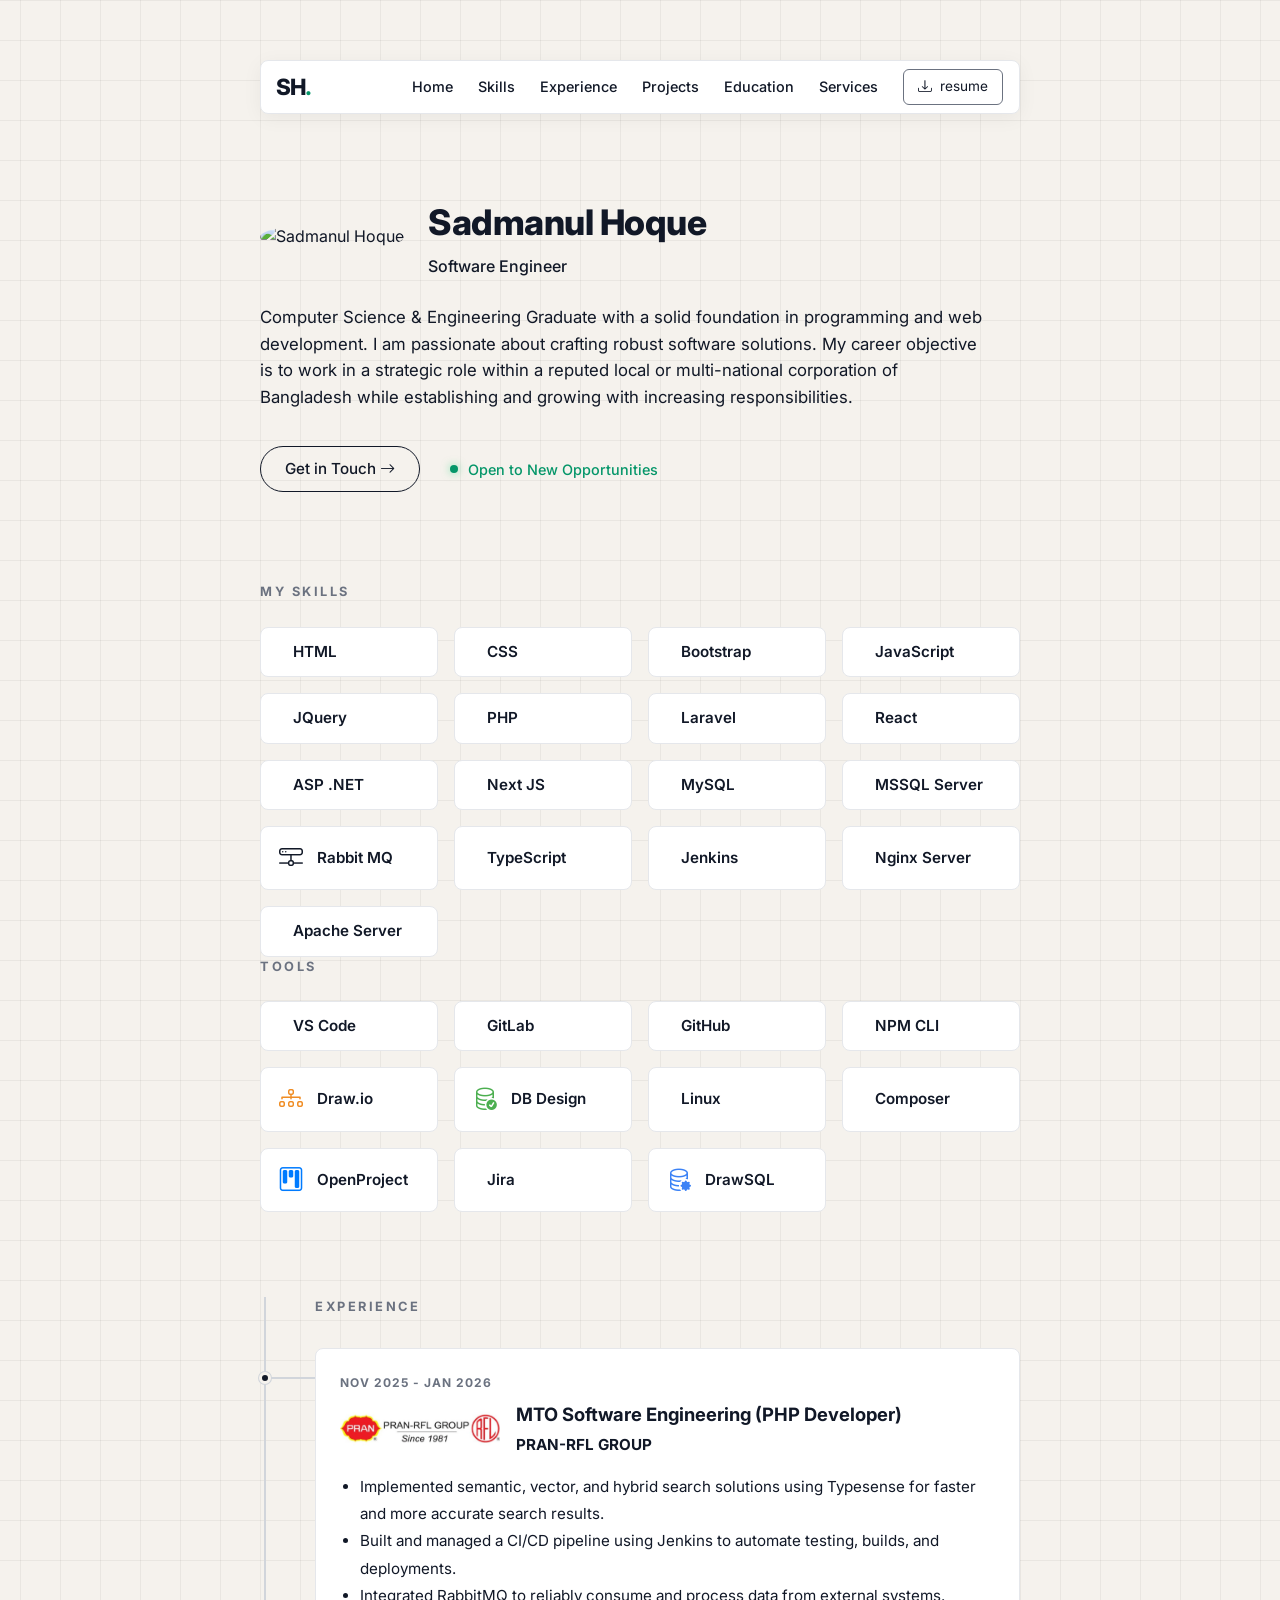
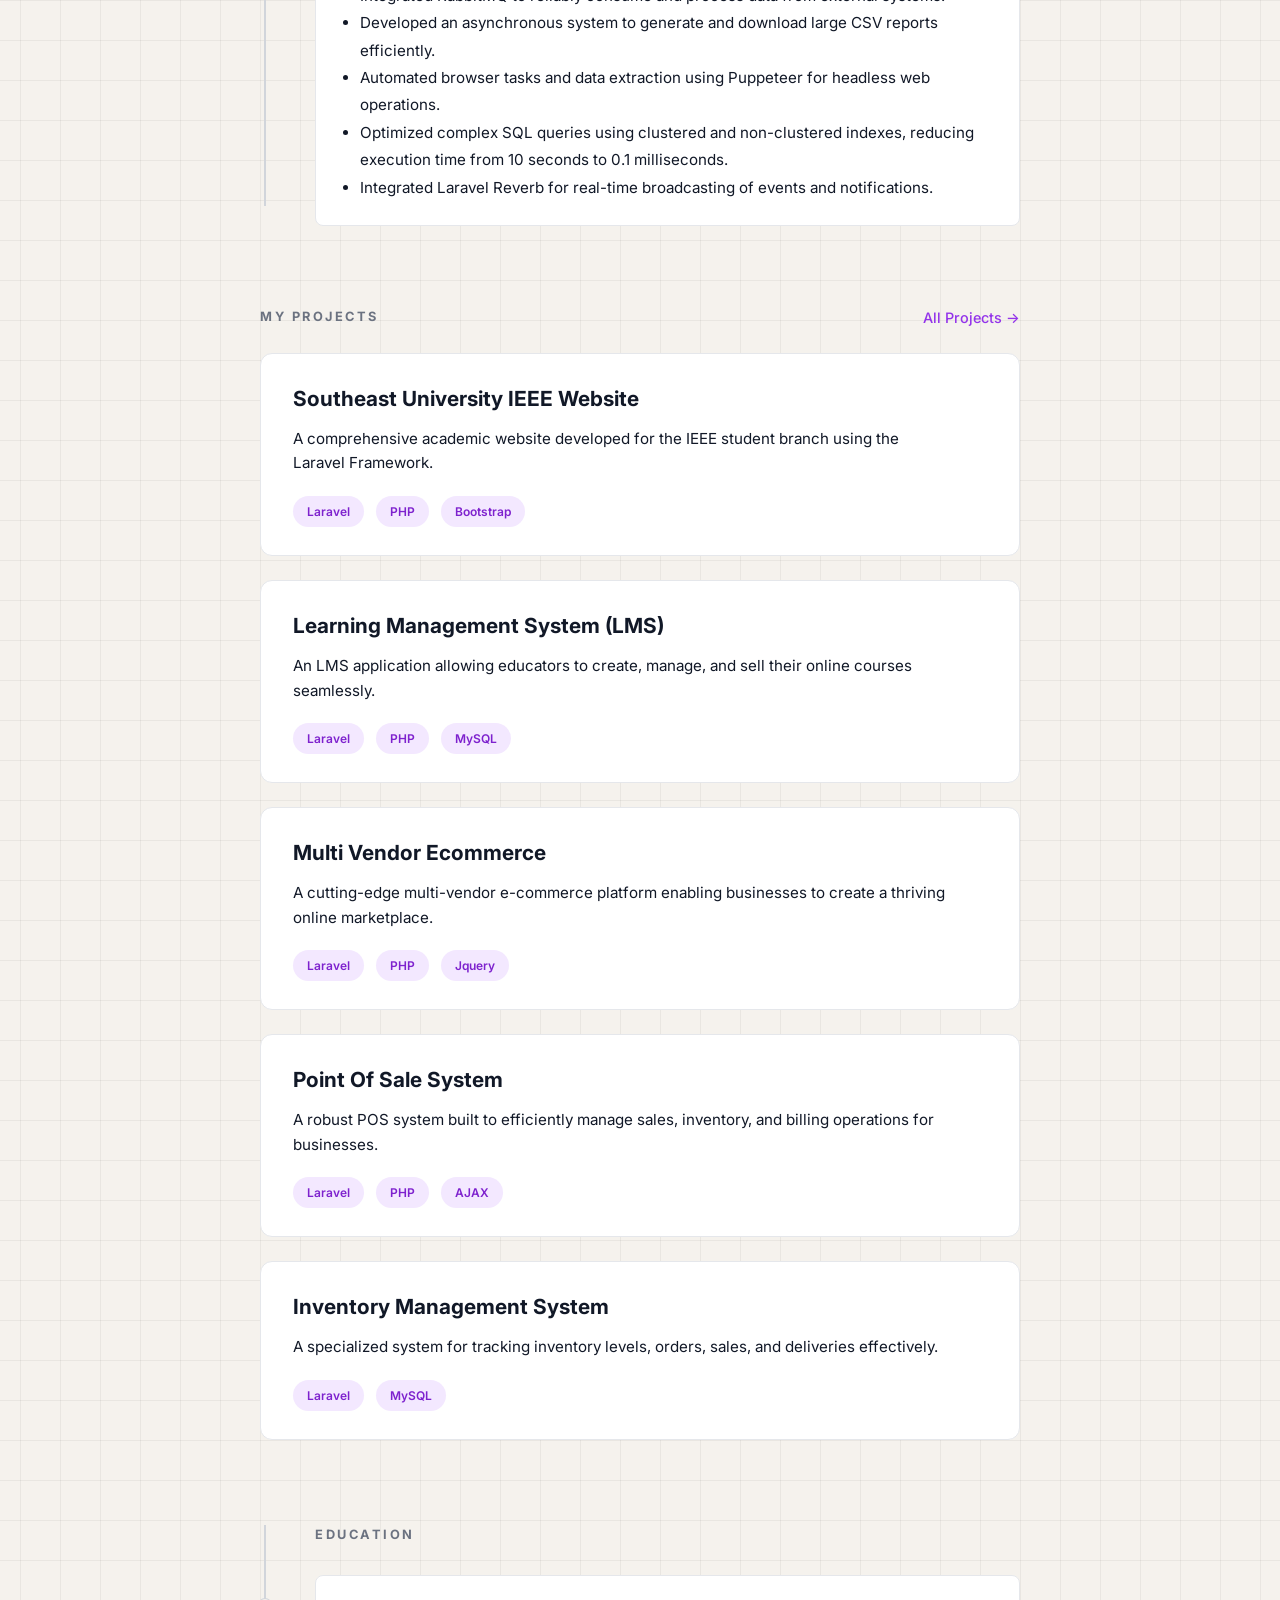
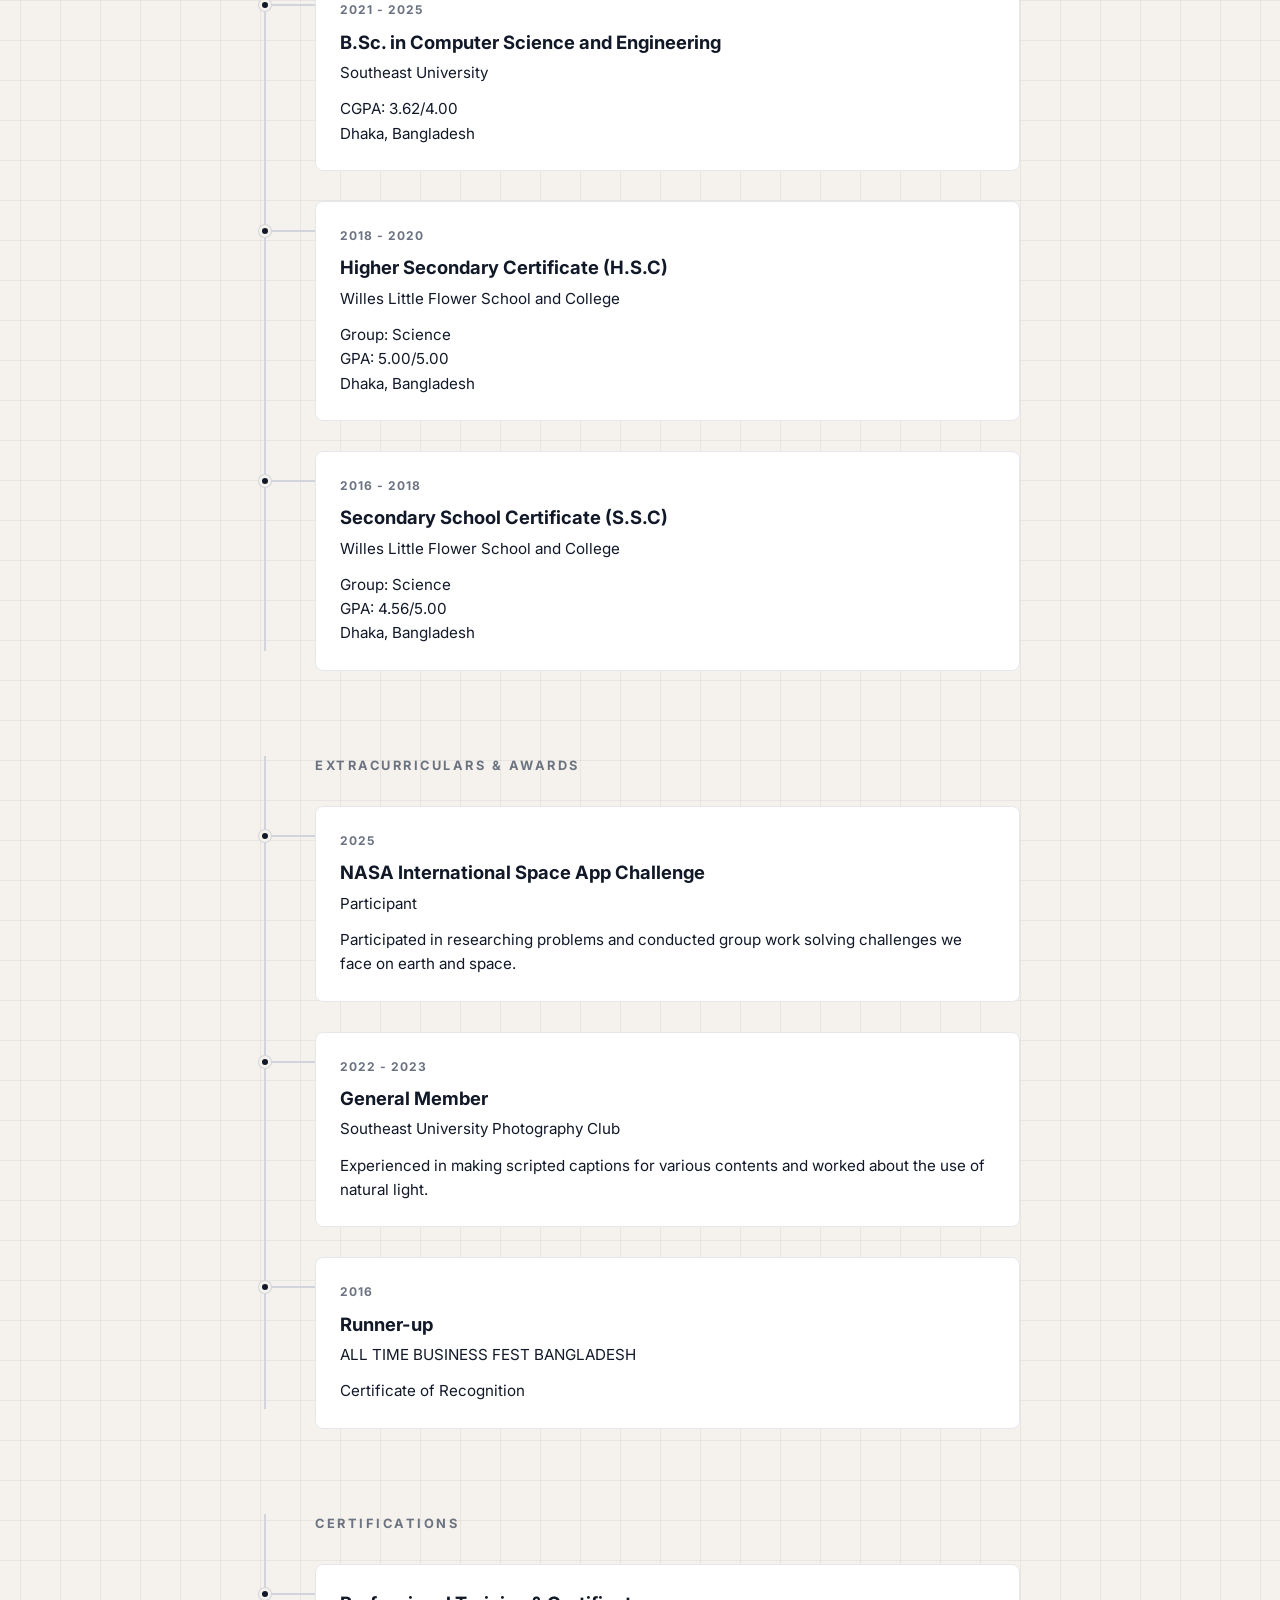
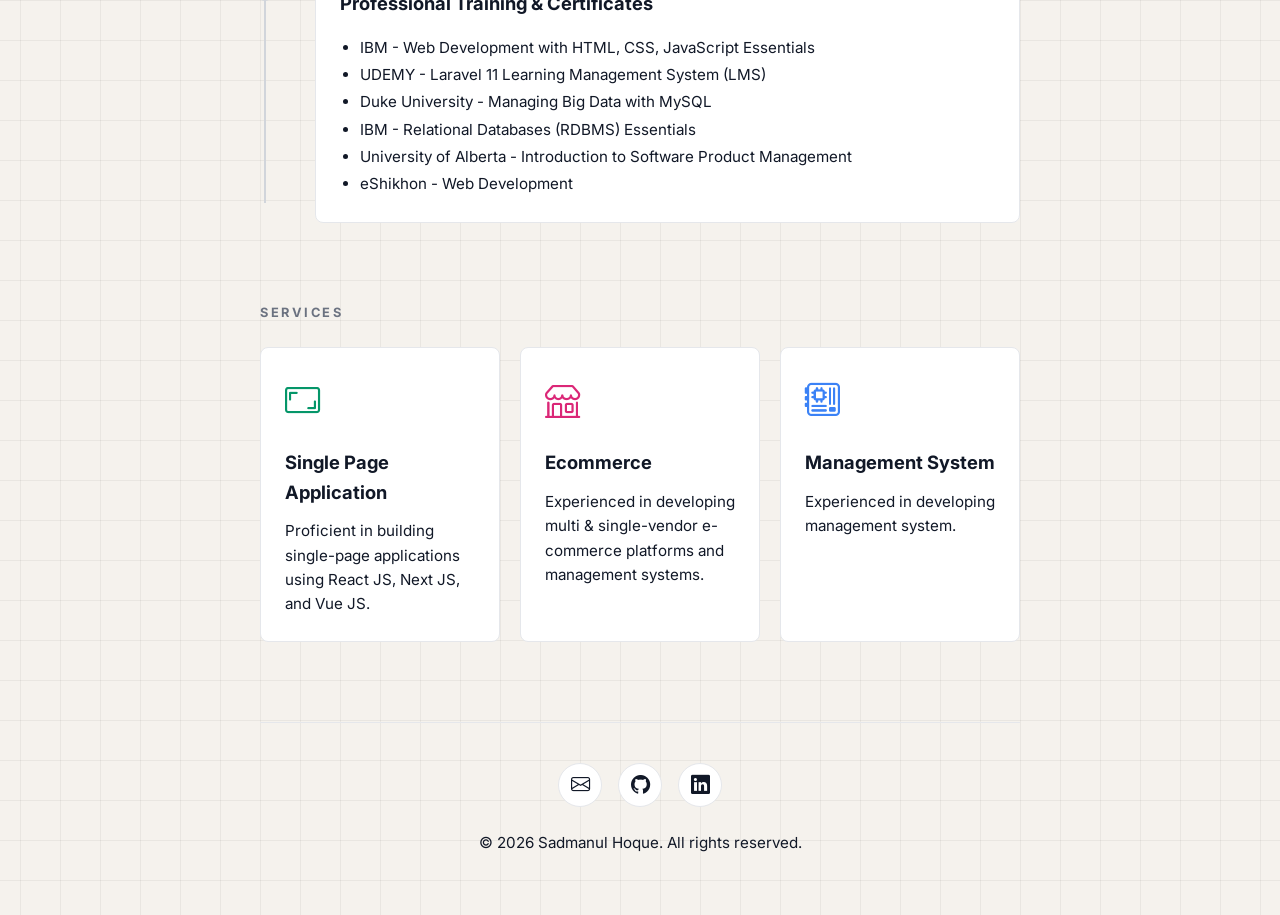
==== index.html @ ba284764 "First Commit" ====
<!DOCTYPE html>
<html lang="en">
<head>
    <meta charset="UTF-8">
    <meta name="viewport" content="width=device-width, initial-scale=1.0">
    <title>Sadmanul Hoque</title>
    <!-- Google Fonts -->
    <link rel="preconnect" href="https://fonts.googleapis.com">
    <link rel="preconnect" href="https://fonts.gstatic.com" crossorigin>
    <link href="https://fonts.googleapis.com/css2?family=Inter:wght@400;500;600;700;800&display=swap" rel="stylesheet">
    <!-- Devicon for colored skill icons -->
    <link rel="stylesheet" href="https://cdn.jsdelivr.net/gh/devicons/devicon@v2.15.1/devicon.min.css">
    <!-- Bootstrap Icons -->
    <link rel="stylesheet" href="https://cdn.jsdelivr.net/npm/bootstrap-icons@1.11.1/font/bootstrap-icons.css">
    <!-- Custom CSS -->
    <link rel="stylesheet" href="assets/css/style.css">
</head>
<body>
    <div class="main-container">
        <!-- Navbar -->
        <nav class="custom-navbar">
            <div class="nav-logo">
                <a href="#" style="font-weight: 800; font-size: 1.4rem; letter-spacing: -1px; color: var(--text-main);">SH<span style="color: var(--accent-green);">.</span></a>
            </div>
            
            <button class="hamburger-btn" id="hamburger-btn" aria-label="Toggle menu">
                <i class="bi bi-list"></i>
            </button>

            <div class="nav-menu" id="nav-menu">
                <ul class="nav-links">
                    <li><a href="#home">Home</a></li>
                    <li><a href="#skills">Skills</a></li>
                    <li><a href="#experience">Experience</a></li>
                    <li><a href="#projects">Projects</a></li>
                    <li><a href="#education">Education</a></li>
                    <li><a href="#services">Services</a></li>
                </ul>
                <a href="#" class="resume-btn"><i class="bi bi-download"></i> resume</a>
            </div>
        </nav>

        <!-- Hero -->
        <section id="home" class="hero-section">
            <div class="hero-header">
                <div class="avatar">
                    <img src="https://avatars.githubusercontent.com/u/110332302?v=4" alt="Sadmanul Hoque">
                </div>
                <div class="hero-title">
                    <h1>Sadmanul Hoque</h1>
                    <p>Software Engineer</p>
                </div>
            </div>
            <div class="hero-description">
                <p>Computer Science & Engineering Graduate with a solid foundation in programming and web development. I am passionate about crafting robust software solutions. My career objective is to work in a strategic role within a reputed local or multi-national corporation of Bangladesh while establishing and growing with increasing responsibilities.</p>
            </div>
            
            <div class="hero-actions">
                <a href="mailto:sadmanulhoque21@gmail.com" class="btn-primary">Get in Touch <i class="bi bi-arrow-right" style="margin-left: 4px;"></i></a>
                <div class="status-indicator">
                    <span class="dot"></span>
                    <span class="status-text">Open to New Opportunities</span>
                </div>
            </div>
        </section>

        <!-- Skills -->
        <section id="skills" class="section">
            <h2 class="section-title">MY SKILLS</h2>
            <div class="skills-grid mb-4">
                <div class="skill-card"><i class="devicon-html5-plain colored"></i><span>HTML</span></div>
                <div class="skill-card"><i class="devicon-css3-plain colored"></i><span>CSS</span></div>
                <div class="skill-card"><i class="devicon-bootstrap-plain colored"></i><span>Bootstrap</span></div>
                <div class="skill-card"><i class="devicon-javascript-plain colored"></i><span>JavaScript</span></div>
                <div class="skill-card"><i class="devicon-jquery-plain colored"></i><span>JQuery</span></div>
                <div class="skill-card"><i class="devicon-php-plain colored"></i><span>PHP</span></div>
                <div class="skill-card"><i class="devicon-laravel-plain colored"></i><span>Laravel</span></div>
                <div class="skill-card"><i class="devicon-react-original colored"></i><span>React</span></div>
                <div class="skill-card"><i class="devicon-dot-net-plain colored"></i><span>ASP .NET</span></div>
                <div class="skill-card"><i class="devicon-nextjs-plain" style="color: #fff"></i><span>Next JS</span></div>
                <div class="skill-card"><i class="devicon-mysql-plain colored"></i><span>MySQL</span></div>
                <div class="skill-card"><i class="devicon-microsoftsqlserver-plain colored"></i><span>MSSQL Server</span></div>
                <div class="skill-card"><i class="bi bi-hdd-network text-accent"></i><span>Rabbit MQ</span></div>
                <div class="skill-card"><i class="devicon-typescript-plain colored"></i><span>TypeScript</span></div>
                <div class="skill-card"><i class="devicon-jenkins-line colored"></i><span>Jenkins</span></div>
                <div class="skill-card"><i class="devicon-nginx-original colored"></i><span>Nginx Server</span></div>
                <div class="skill-card"><i class="devicon-apache-plain colored"></i><span>Apache Server</span></div>
            </div>

            <h2 class="section-title mt-5">TOOLS</h2>
            <div class="skills-grid">
                <div class="skill-card"><i class="devicon-vscode-plain colored"></i><span>VS Code</span></div>
                <div class="skill-card"><i class="devicon-gitlab-plain colored"></i><span>GitLab</span></div>
                <div class="skill-card"><i class="devicon-github-original" style="color: #fff"></i><span>GitHub</span></div>
                <div class="skill-card"><i class="devicon-npm-original-wordmark colored"></i><span>NPM CLI</span></div>
                <div class="skill-card"><i class="bi bi-diagram-3" style="color: #f08d24;"></i><span>Draw.io</span></div>
                <div class="skill-card"><i class="bi bi-database-check" style="color: #4CAF50;"></i><span>DB Design</span></div>
                <div class="skill-card"><i class="devicon-linux-plain" style="color: #fff;"></i><span>Linux</span></div>
                <div class="skill-card"><i class="devicon-composer-line" style="color: #8892BF;"></i><span>Composer</span></div>
                <div class="skill-card"><i class="bi bi-kanban" style="color: #007bff;"></i><span>OpenProject</span></div>
                <div class="skill-card"><i class="devicon-jira-plain colored"></i><span>Jira</span></div>
                <div class="skill-card"><i class="bi bi-database-gear" style="color: #3b82f6;"></i><span>DrawSQL</span></div>
            </div>
        </section>



        <!-- Experience -->
        <div id="experience" class="timeline-container" style="margin-bottom: 80px;">
            <div class="timeline-header">EXPERIENCE</div>
            
            <div class="timeline-item">
                <div class="timeline-dot"></div>
                <div class="timeline-card">
                    <div class="timeline-date">Nov 2025 - Jan 2026</div>
                    <div style="display: flex; align-items: center; gap: 16px; margin-bottom: 12px;">
                        <img src="assets/images/pran-rfl-new.jpg" alt="PRAN-RFL Logo" style="width: 160px; height: auto; max-height: 80px; object-fit: contain; mix-blend-mode: multiply;">
                        <div>
                            <h3 class="timeline-title" style="margin-bottom: 4px;">MTO Software Engineering (PHP Developer)</h3>
                            <div class="timeline-subtitle" style="margin-bottom: 0;"><strong>PRAN-RFL GROUP</strong></div>
                        </div>
                    </div>
                    <div class="timeline-desc" style="margin-top: 15px;">
                        <ul style="padding-left: 20px; line-height: 1.8; color: var(--text-main);">
                            <li>Implemented semantic, vector, and hybrid search solutions using Typesense for faster and more accurate search results.</li>
                            <li>Built and managed a CI/CD pipeline using Jenkins to automate testing, builds, and deployments.</li>
                            <li>Integrated RabbitMQ to reliably consume and process data from external systems.</li>
                            <li>Developed an asynchronous system to generate and download large CSV reports efficiently.</li>
                            <li>Automated browser tasks and data extraction using Puppeteer for headless web operations.</li>
                            <li>Optimized complex SQL queries using clustered and non-clustered indexes, reducing execution time from 10 seconds to 0.1 milliseconds.</li>
                            <li>Integrated Laravel Reverb for real-time broadcasting of events and notifications.</li>
                        </ul>
                    </div>
                </div>
            </div>
        </div>

        <!-- Projects -->
        <section id="projects" class="section">
            <div class="section-header">
                <h2 class="section-title mb-0">MY PROJECTS</h2>
                <a href="#" class="all-link">All Projects -&gt;</a>
            </div>
            <div class="projects-list">
                
                <div class="project-item">
                    <h3>Southeast University IEEE Website</h3>
                    <p>A comprehensive academic website developed for the IEEE student branch using the Laravel Framework.</p>
                    <div class="project-tags">
                        <span class="tag">Laravel</span>
                        <span class="tag">PHP</span>
                        <span class="tag">Bootstrap</span>
                    </div>
                </div>

                <div class="project-item">
                    <h3>Learning Management System (LMS)</h3>
                    <p>An LMS application allowing educators to create, manage, and sell their online courses seamlessly.</p>
                    <div class="project-tags">
                        <span class="tag">Laravel</span>
                        <span class="tag">PHP</span>
                        <span class="tag">MySQL</span>
                    </div>
                </div>

                <div class="project-item">
                    <h3>Multi Vendor Ecommerce</h3>
                    <p>A cutting-edge multi-vendor e-commerce platform enabling businesses to create a thriving online marketplace.</p>
                    <div class="project-tags">
                        <span class="tag">Laravel</span>
                        <span class="tag">PHP</span>
                        <span class="tag">Jquery</span>
                    </div>
                </div>

                <div class="project-item">
                    <h3>Point Of Sale System</h3>
                    <p>A robust POS system built to efficiently manage sales, inventory, and billing operations for businesses.</p>
                    <div class="project-tags">
                        <span class="tag">Laravel</span>
                        <span class="tag">PHP</span>
                        <span class="tag">AJAX</span>
                    </div>
                </div>

                <div class="project-item">
                    <h3>Inventory Management System</h3>
                    <p>A specialized system for tracking inventory levels, orders, sales, and deliveries effectively.</p>
                    <div class="project-tags">
                        <span class="tag">Laravel</span>
                        <span class="tag">MySQL</span>
                    </div>
                </div>
            </div>
        </section>

        <!-- Education -->
        <div id="education" class="timeline-container">
            <div class="timeline-header">EDUCATION</div>
            
            <div class="timeline-item">
                <div class="timeline-dot"></div>
                <div class="timeline-card">
                    <div class="timeline-date">2021 - 2025</div>
                    <h3 class="timeline-title">B.Sc. in Computer Science and Engineering</h3>
                    <div class="timeline-subtitle">Southeast University</div>
                    <p class="timeline-desc">CGPA: 3.62/4.00<br>Dhaka, Bangladesh</p>
                </div>
            </div>

            <div class="timeline-item">
                <div class="timeline-dot"></div>
                <div class="timeline-card">
                    <div class="timeline-date">2018 - 2020</div>
                    <h3 class="timeline-title">Higher Secondary Certificate (H.S.C)</h3>
                    <div class="timeline-subtitle">Willes Little Flower School and College</div>
                    <p class="timeline-desc">Group: Science<br>GPA: 5.00/5.00<br>Dhaka, Bangladesh</p>
                </div>
            </div>

            <div class="timeline-item">
                <div class="timeline-dot"></div>
                <div class="timeline-card">
                    <div class="timeline-date">2016 - 2018</div>
                    <h3 class="timeline-title">Secondary School Certificate (S.S.C)</h3>
                    <div class="timeline-subtitle">Willes Little Flower School and College</div>
                    <p class="timeline-desc">Group: Science<br>GPA: 4.56/5.00<br>Dhaka, Bangladesh</p>
                </div>
            </div>
        </div>



        <!-- Extracurriculars -->
        <div id="extras" class="timeline-container">
            <div class="timeline-header">EXTRACURRICULARS & AWARDS</div>
            
            <div class="timeline-item">
                <div class="timeline-dot"></div>
                <div class="timeline-card">
                    <div class="timeline-date">2025</div>
                    <h3 class="timeline-title">NASA International Space App Challenge</h3>
                    <div class="timeline-subtitle">Participant</div>
                    <p class="timeline-desc">Participated in researching problems and conducted group work solving challenges we face on earth and space.</p>
                </div>
            </div>

            <div class="timeline-item">
                <div class="timeline-dot"></div>
                <div class="timeline-card">
                    <div class="timeline-date">2022 - 2023</div>
                    <h3 class="timeline-title">General Member</h3>
                    <div class="timeline-subtitle">Southeast University Photography Club</div>
                    <p class="timeline-desc">Experienced in making scripted captions for various contents and worked about the use of natural light.</p>
                </div>
            </div>

            <div class="timeline-item">
                <div class="timeline-dot"></div>
                <div class="timeline-card">
                    <div class="timeline-date">2016</div>
                    <h3 class="timeline-title">Runner-up</h3>
                    <div class="timeline-subtitle">ALL TIME BUSINESS FEST BANGLADESH</div>
                    <p class="timeline-desc">Certificate of Recognition</p>
                </div>
            </div>
        </div>

        <!-- Certifications -->
        <div id="certifications" class="timeline-container">
            <div class="timeline-header">CERTIFICATIONS</div>
            
            <div class="timeline-item">
                <div class="timeline-dot"></div>
                <div class="timeline-card">
                    <h3 class="timeline-title">Professional Training & Certificates</h3>
                    <div class="timeline-desc" style="margin-top: 15px;">
                        <ul style="padding-left: 20px; line-height: 1.8;">
                            <li>IBM - Web Development with HTML, CSS, JavaScript Essentials</li>
                            <li>UDEMY - Laravel 11 Learning Management System (LMS)</li>
                            <li>Duke University - Managing Big Data with MySQL</li>
                            <li>IBM - Relational Databases (RDBMS) Essentials</li>
                            <li>University of Alberta - Introduction to Software Product Management</li>
                            <li>eShikhon - Web Development</li>
                        </ul>
                    </div>
                </div>
            </div>
        </div>

        <!-- Services -->
        <section id="services" class="section">
            <h2 class="section-title">SERVICES</h2>
            <div style="display: grid; grid-template-columns: repeat(auto-fit, minmax(220px, 1fr)); gap: 20px;">
                <div style="background-color: var(--card-bg); border: 1px solid var(--card-border); border-radius: 8px; padding: 24px; transition: transform 0.2s;">
                    <div style="font-size: 2.2rem; color: var(--accent-green); margin-bottom: 20px;"><i class="bi bi-aspect-ratio"></i></div>
                    <h3 style="font-size: 1.15rem; font-weight: 700; margin-bottom: 12px;">Single Page Application</h3>
                    <p style="color: var(--text-main); font-size: 0.95rem; line-height: 1.6; margin: 0;">Proficient in building single-page applications using React JS, Next JS, and Vue JS.</p>
                </div>
                
                <div style="background-color: var(--card-bg); border: 1px solid var(--card-border); border-radius: 8px; padding: 24px; transition: transform 0.2s;">
                    <div style="font-size: 2.2rem; color: var(--accent-pink); margin-bottom: 20px;"><i class="bi bi-shop"></i></div>
                    <h3 style="font-size: 1.15rem; font-weight: 700; margin-bottom: 12px;">Ecommerce</h3>
                    <p style="color: var(--text-main); font-size: 0.95rem; line-height: 1.6; margin: 0;">Experienced in developing multi & single-vendor e-commerce platforms and management systems.</p>
                </div>

                <div style="background-color: var(--card-bg); border: 1px solid var(--card-border); border-radius: 8px; padding: 24px; transition: transform 0.2s;">
                    <div style="font-size: 2.2rem; color: #3b82f6; margin-bottom: 20px;"><i class="bi bi-motherboard"></i></div>
                    <h3 style="font-size: 1.15rem; font-weight: 700; margin-bottom: 12px;">Management System</h3>
                    <p style="color: var(--text-main); font-size: 0.95rem; line-height: 1.6; margin: 0;">Experienced in developing management system.</p>
                </div>
            </div>
        </section>

        <!-- Footer -->
        <footer style="margin-top: 80px; padding-top: 40px; border-top: 1px solid var(--card-border); text-align: center; color: var(--text-main); font-size: 0.95rem;">
            <div style="margin-bottom: 24px; display: flex; justify-content: center; gap: 16px;">
                <a href="mailto:sadmanulhoque21@gmail.com" style="display: flex; justify-content: center; align-items: center; width: 44px; height: 44px; border-radius: 50%; background-color: var(--card-bg); border: 1px solid var(--card-border); color: var(--text-main); font-size: 1.2rem; transition: background 0.2s;"><i class="bi bi-envelope"></i></a>
                <a href="#" style="display: flex; justify-content: center; align-items: center; width: 44px; height: 44px; border-radius: 50%; background-color: var(--card-bg); border: 1px solid var(--card-border); color: var(--text-main); font-size: 1.2rem; transition: background 0.2s;"><i class="bi bi-github"></i></a>
                <a href="#" style="display: flex; justify-content: center; align-items: center; width: 44px; height: 44px; border-radius: 50%; background-color: var(--card-bg); border: 1px solid var(--card-border); color: var(--text-main); font-size: 1.2rem; transition: background 0.2s;"><i class="bi bi-linkedin"></i></a>
            </div>
            <p>&copy; 2026 Sadmanul Hoque. All rights reserved.</p>
        </footer>

    </div>

    <!-- Scripts -->
    <script src="assets/js/main.js"></script>
</body>
</html>
---- assets/css/style.css ----
/* =========================================================================
   Redesigned Portfolio Styles (Dark Grid Theme)
   ========================================================================= */

* {
    box-sizing: border-box;
    margin: 0;
    padding: 0;
}

:root {
    --bg-color: #F5F2ED;
    --grid-color: rgba(0, 0, 0, 0.05);
    --card-bg: #FFFFFF; 
    --card-border: #E5E7EB;
    --text-main: #111827;
    --text-muted: #6B7280;
    --accent-green: #059669; /* Darkened for better contrast */
    --accent-pink: #DB2777; /* Darkened for better contrast */
    --accent-purple: #9333EA; /* Added vibrant purple */
    --tag-bg: #F3E8FF; /* Light purple background */
    --tag-text: #7E22CE; /* Dark purple text */
    --nav-bg: #FFFFFF;
}

body {
    font-family: 'Inter', -apple-system, BlinkMacSystemFont, 'Segoe UI', Roboto, Helvetica, Arial, sans-serif;
    background-color: var(--bg-color);
    color: var(--text-main);
    line-height: 1.6;
    /* Grid Pattern */
    background-image: 
        linear-gradient(to right, var(--grid-color) 1px, transparent 1px),
        linear-gradient(to bottom, var(--grid-color) 1px, transparent 1px);
    background-size: 40px 40px;
    background-position: center top;
}

a {
    text-decoration: none;
    color: inherit;
}

.main-container {
    max-width: 800px;
    margin: 0 auto;
    padding: 60px 20px;
}

/* Navbar */
.custom-navbar {
    position: sticky;
    top: 20px; /* Small gap from the top of the viewport */
    z-index: 1000; /* Ensure it stays above other content */
    display: flex;
    align-items: center;
    justify-content: space-between;
    background-color: var(--nav-bg);
    border: 1px solid var(--card-border);
    border-radius: 8px;
    padding: 8px 16px;
    margin-bottom: 80px;
    box-shadow: 0 4px 20px rgba(0, 0, 0, 0.05); /* Adds a subtle shadow while scrolling */
}

.nav-logo {
    display: flex;
    align-items: center;
    justify-content: center;
    width: 32px;
    height: 32px;
    background: transparent;
}

.nav-links {
    display: flex;
    list-style: none;
    gap: 25px;
}

.nav-links li a {
    font-size: 0.9rem;
    font-weight: 500;
    color: var(--text-main);
    transition: color 0.2s;
}

.nav-links li a:hover {
    color: var(--text-muted);
}

.resume-btn {
    font-size: 0.85rem;
    padding: 6px 14px;
    border: 1px solid var(--text-muted);
    border-radius: 6px;
    display: flex;
    align-items: center;
    gap: 8px;
    color: var(--text-main);
    transition: all 0.2s;
}

.resume-btn:hover {
    background-color: rgba(255,255,255,0.05);
}

/* Hero Section */
.hero-section {
    margin-bottom: 90px;
}

.hero-header {
    display: flex;
    align-items: center;
    gap: 24px;
    margin-bottom: 24px;
}

.avatar img {
    width: 90px;
    height: 90px;
    border-radius: 50%;
    object-fit: cover;
}

.hero-title h1 {
    font-size: 2.2rem;
    font-weight: 800;
    margin-bottom: 4px;
    letter-spacing: -0.5px;
}

.hero-title p {
    font-size: 1rem;
    color: var(--text-main);
    font-weight: 500;
}

.hero-description {
    font-size: 1.05rem;
    color: var(--text-main);
    margin-bottom: 35px;
    max-width: 95%;
}

.hero-actions {
    display: flex;
    align-items: center;
    gap: 30px;
}

.btn-primary {
    display: inline-flex;
    align-items: center;
    padding: 10px 24px;
    border: 1px solid var(--text-main);
    border-radius: 50px;
    font-size: 0.95rem;
    font-weight: 500;
    transition: background 0.2s, color 0.2s;
}

.btn-primary:hover {
    background: rgba(255,255,255,0.1);
}

.status-indicator {
    display: flex;
    align-items: center;
    gap: 10px;
    font-size: 0.9rem;
    color: var(--accent-green);
    font-weight: 500;
}

.dot {
    width: 8px;
    height: 8px;
    background-color: var(--accent-green);
    border-radius: 50%;
    box-shadow: 0 0 8px rgba(0, 212, 106, 0.5);
}

/* General Section */
.section {
    margin-bottom: 80px;
}

.section-title {
    font-size: 0.8rem;
    text-transform: uppercase;
    letter-spacing: 2.5px;
    font-weight: 700;
    color: var(--text-muted);
    margin-bottom: 24px;
}

.mb-0 {
    margin-bottom: 0 !important;
}

.section-header {
    display: flex;
    justify-content: space-between;
    align-items: center;
    margin-bottom: 24px;
}

.all-link {
    font-size: 0.9rem;
    color: var(--accent-purple);
    font-weight: 500;
}
.all-link:hover {
    text-decoration: underline;
}

/* Skills Grid */
.skills-grid {
    display: grid;
    grid-template-columns: repeat(auto-fill, minmax(170px, 1fr));
    gap: 16px;
}

.skill-card {
    display: flex;
    align-items: center;
    gap: 14px;
    background-color: var(--card-bg);
    border: 1px solid var(--card-border);
    border-radius: 8px;
    padding: 12px 18px;
    font-size: 0.95rem;
    font-weight: 600;
}

.skill-card i {
    font-size: 1.5rem;
}

/* Projects List */
.projects-list {
    display: flex;
    flex-direction: column;
}

.project-item {
    background-color: var(--card-bg);
    border: 1px solid var(--card-border);
    border-radius: 12px;
    padding: 28px 32px;
    margin-bottom: 24px;
    transition: box-shadow 0.2s, border-color 0.2s;
}

.project-item:hover {
    box-shadow: 0 4px 20px rgba(0, 0, 0, 0.03);
    border-color: #d1d5db;
}

.project-item:last-child {
    margin-bottom: 0;
}

.project-item h3 {
    font-size: 1.3rem;
    font-weight: 700;
    margin-bottom: 12px;
    transition: color 0.2s;
}

.project-item:hover h3 {
    color: var(--accent-purple);
}

.project-item p {
    color: var(--text-main);
    font-size: 0.95rem;
    margin-bottom: 20px;
    max-width: 95%;
    line-height: 1.6;
}

.project-tags {
    display: flex;
    flex-wrap: wrap;
    gap: 12px;
}

.tag {
    background-color: var(--tag-bg);
    color: var(--tag-text);
    padding: 6px 14px;
    border-radius: 20px;
    font-size: 0.75rem;
    font-weight: 600;
}

/* Timeline Components */
.timeline-container {
    position: relative;
    margin-bottom: 80px;
}

.timeline-container::before {
    content: '';
    position: absolute;
    top: 5px;
    bottom: 20px;
    left: 4px;
    width: 2px;
    background-color: #D1D5DB; /* Darker line color for visibility */
}

.timeline-header {
    font-size: 0.8rem;
    text-transform: uppercase;
    letter-spacing: 2.5px;
    font-weight: 700;
    color: var(--text-muted);
    padding-left: 55px; /* Aligns with the card content */
    margin-bottom: 30px; 
    padding-top: 5px;
}

.timeline-item {
    position: relative;
    margin-bottom: 30px;
    padding-left: 55px; /* Aligning cards to the right side of line */
}

.timeline-item::before {
    content: '';
    position: absolute;
    top: 29px; /* Align with center of dot */
    left: 5px; /* Start securely from vertical line center */
    width: 50px; /* Stretch directly to the card */
    height: 2px;
    background-color: #D1D5DB;
    z-index: 0;
}

.timeline-item:last-child {
    margin-bottom: 0;
}

.timeline-dot {
    position: absolute;
    left: -1px; /* Align center of 12px dot to 5px vertical line center */
    top: 24px; 
    width: 12px;
    height: 12px;
    background-color: var(--text-main);
    border: 3px solid var(--bg-color); /* Creates the inner transparent ring */
    border-radius: 50%;
    box-shadow: 0 0 0 1px #D1D5DB; /* Outer faint ring */
    z-index: 1; /* Keep above line connectors */
}

.timeline-card {
    background-color: var(--card-bg);
    border: 1px solid var(--card-border);
    border-radius: 8px;
    padding: 24px;
}

.timeline-date {
    font-size: 0.75rem;
    font-weight: 700;
    color: var(--text-muted);
    text-transform: uppercase;
    letter-spacing: 1px;
    margin-bottom: 8px;
}

.timeline-title {
    font-size: 1.15rem;
    font-weight: 700;
    margin-bottom: 4px;
}

.timeline-subtitle {
    font-size: 0.95rem;
    color: var(--text-main);
    margin-bottom: 12px;
}

.timeline-desc {
    font-size: 0.95rem;
    color: var(--text-main);
    line-height: 1.6;
}

/* Navigation Mobile Components */
.nav-menu {
    display: flex;
    align-items: center;
    gap: 25px;
}

.hamburger-btn {
    display: none;
    background: none;
    border: none;
    font-size: 2rem;
    color: var(--text-main);
    cursor: pointer;
}

/* Responsive */
@media (max-width: 991px) {
    .hamburger-btn {
        display: block !important;
        padding: 5px;
    }
    
    .nav-menu {
        display: none; /* hidden by default */
        flex-direction: column;
        position: absolute;
        top: calc(100% + 10px);
        left: 0;
        right: 0;
        background-color: var(--card-bg);
        border: 1px solid var(--card-border);
        border-radius: 8px;
        padding: 24px;
        box-shadow: 0 10px 30px rgba(0, 0, 0, 0.05);
        gap: 20px;
    }
    
    .nav-menu.active {
        display: flex;
    }
    
    .nav-links {
        flex-direction: column;
        width: 100%;
        text-align: center;
        gap: 15px;
    }
    
    .nav-links li {
        width: 100%;
    }

    .resume-btn {
        width: 100%;
        justify-content: center;
    }

    .hero-header {
        flex-direction: column;
        align-items: flex-start;
    }
    .hero-actions {
        flex-direction: column;
        align-items: flex-start;
        gap: 20px;
    }
    .main-container {
        padding: 40px 15px;
    }
}
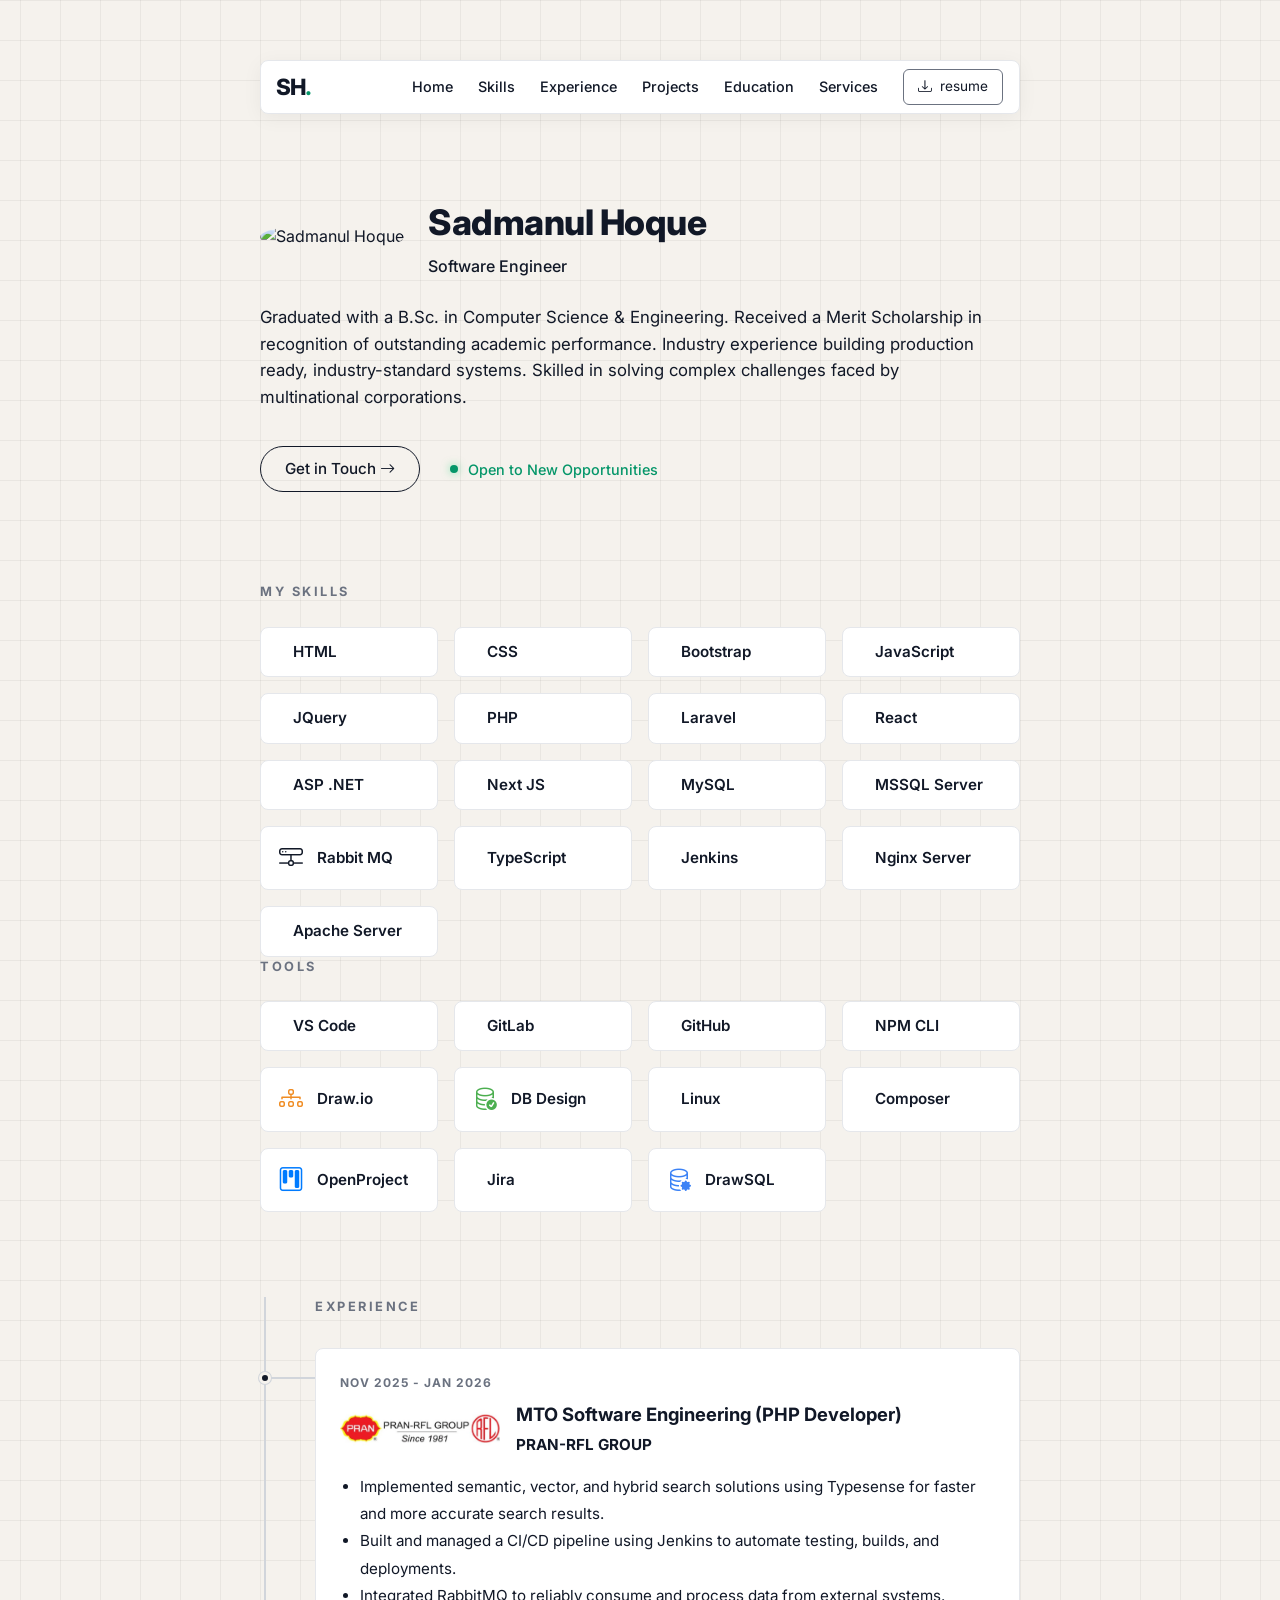
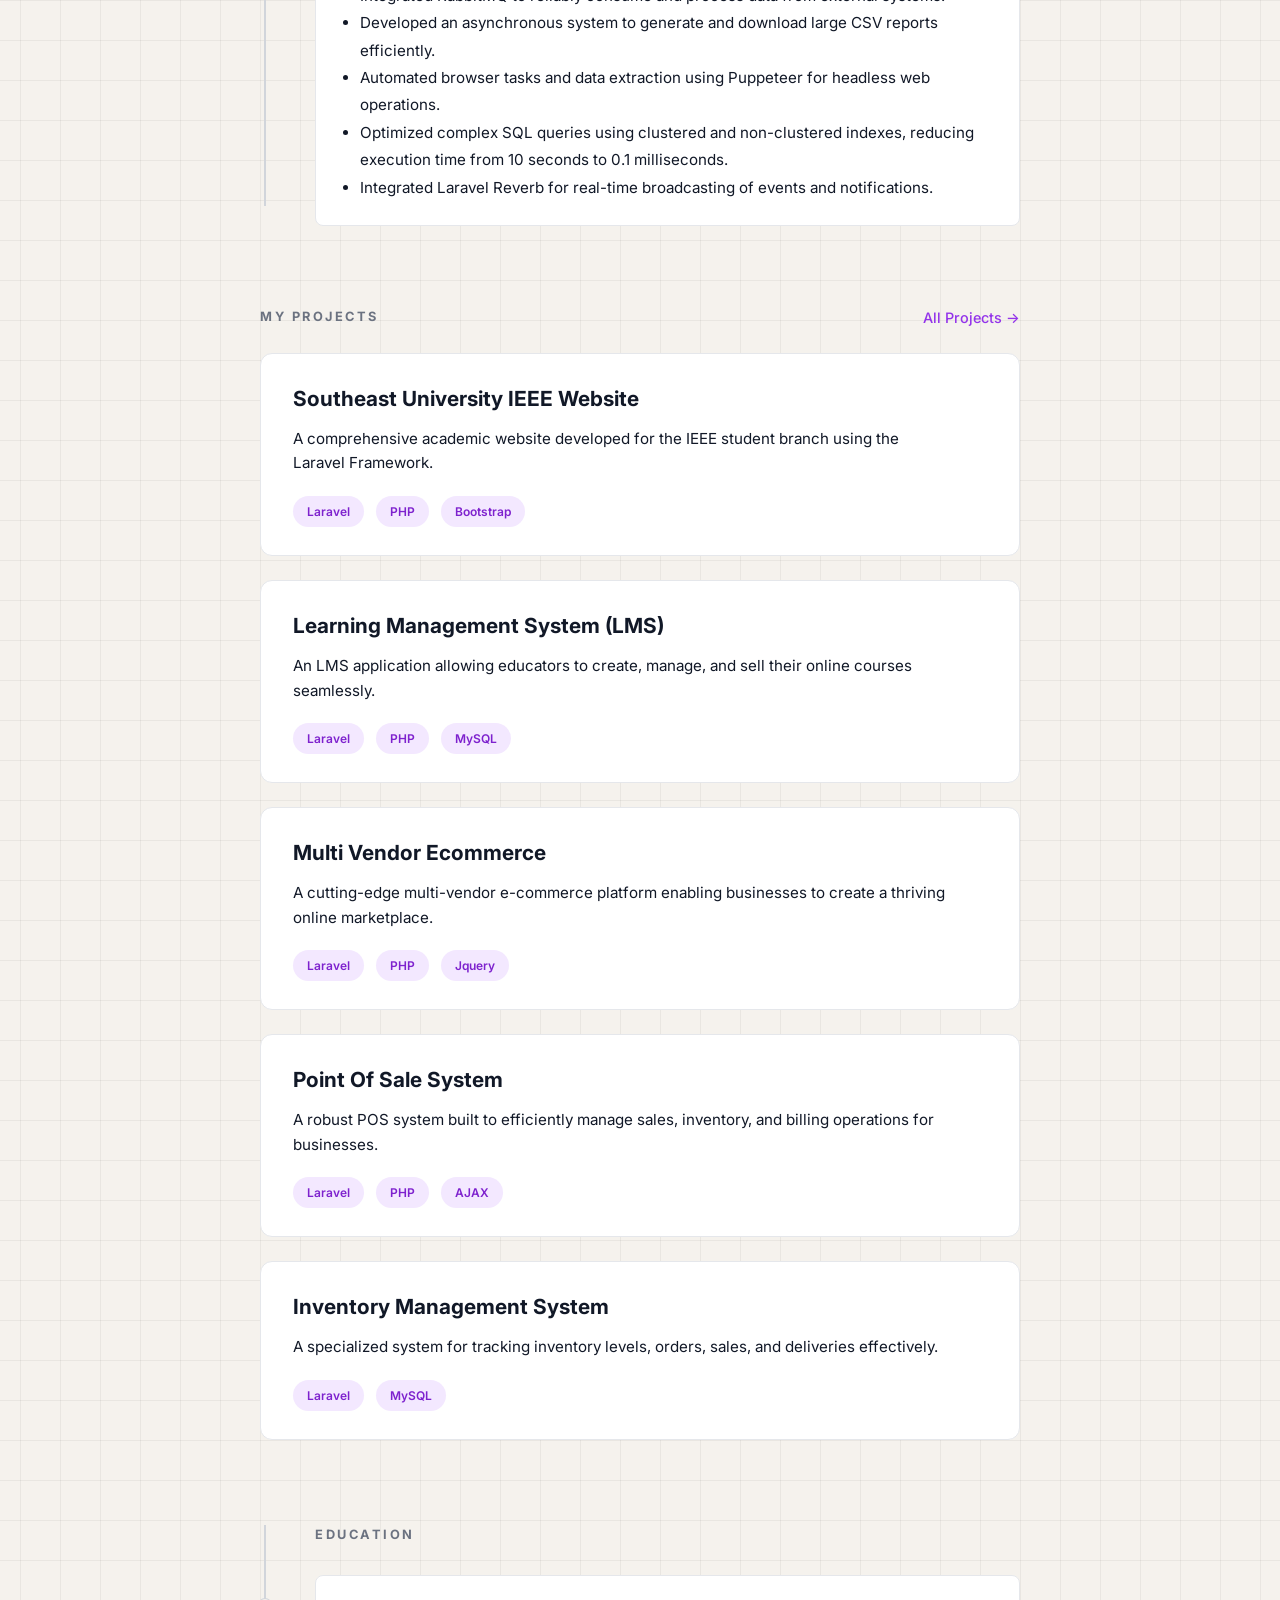
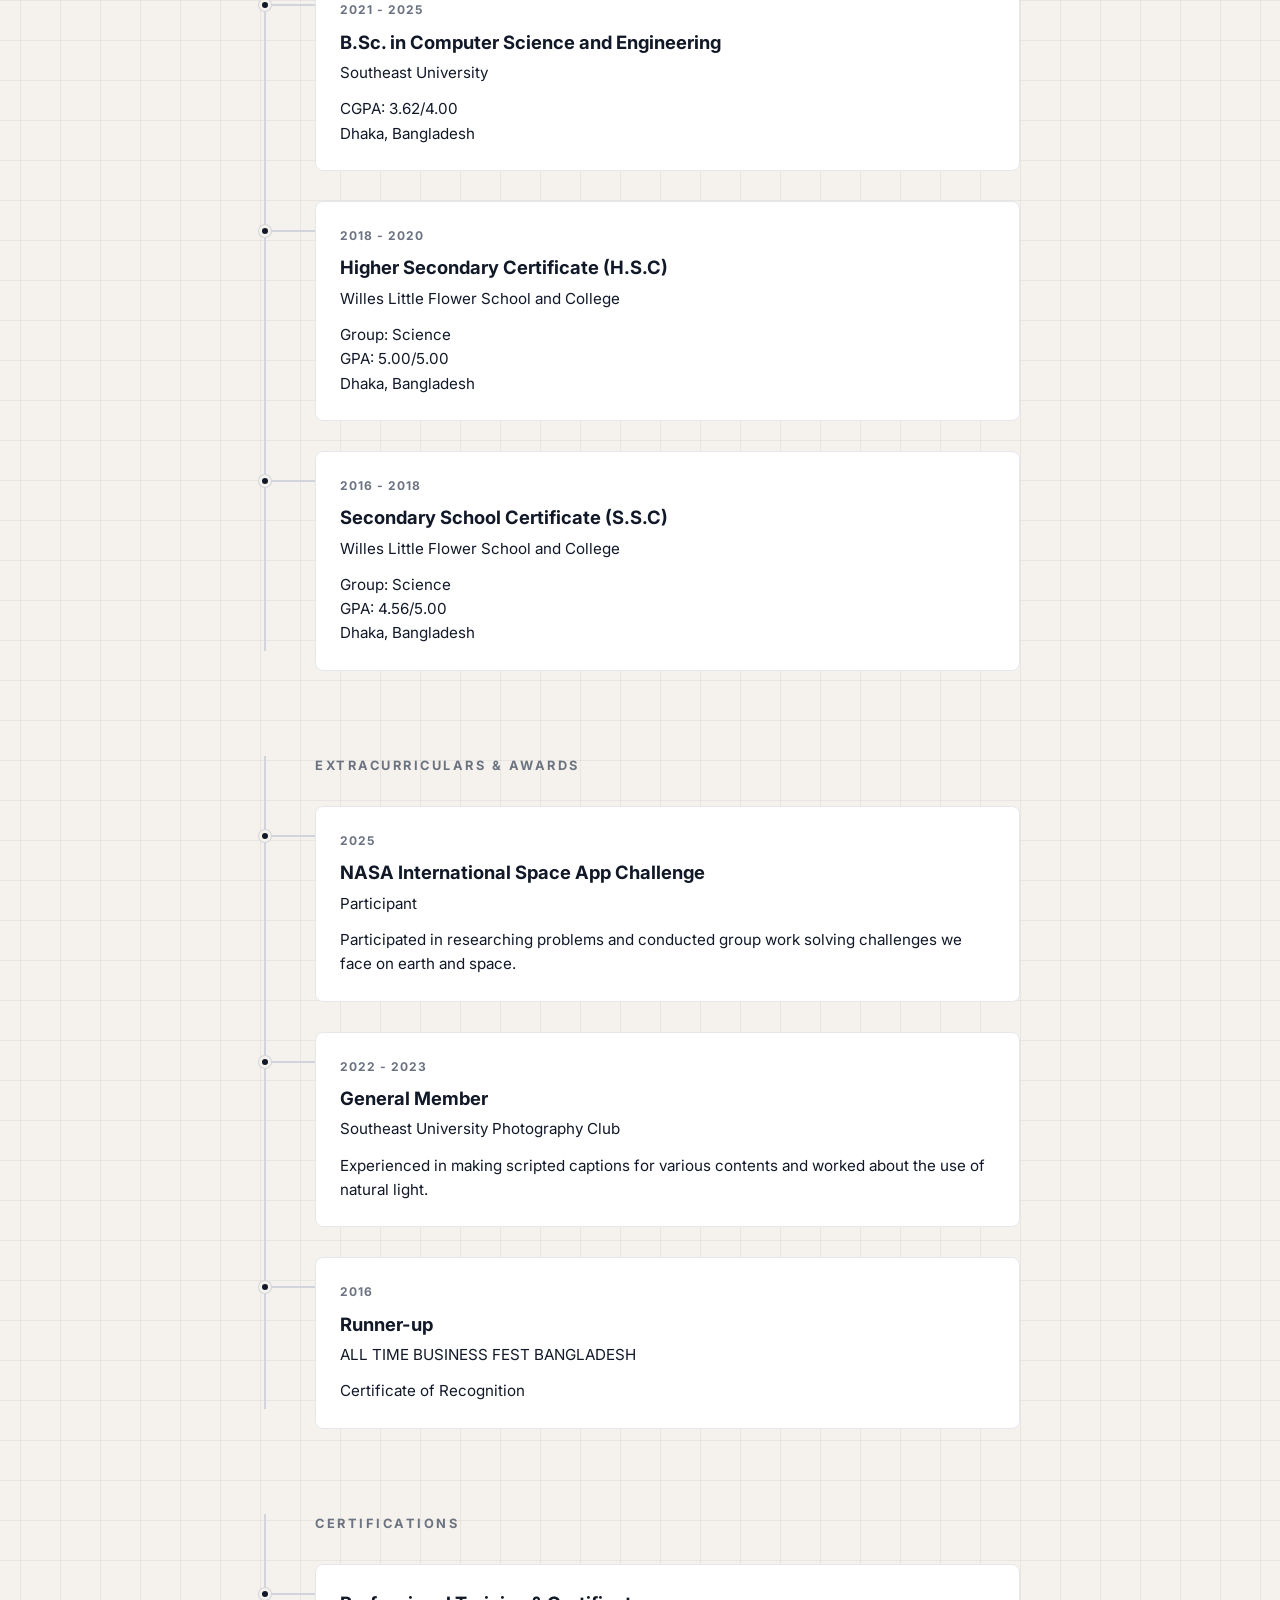
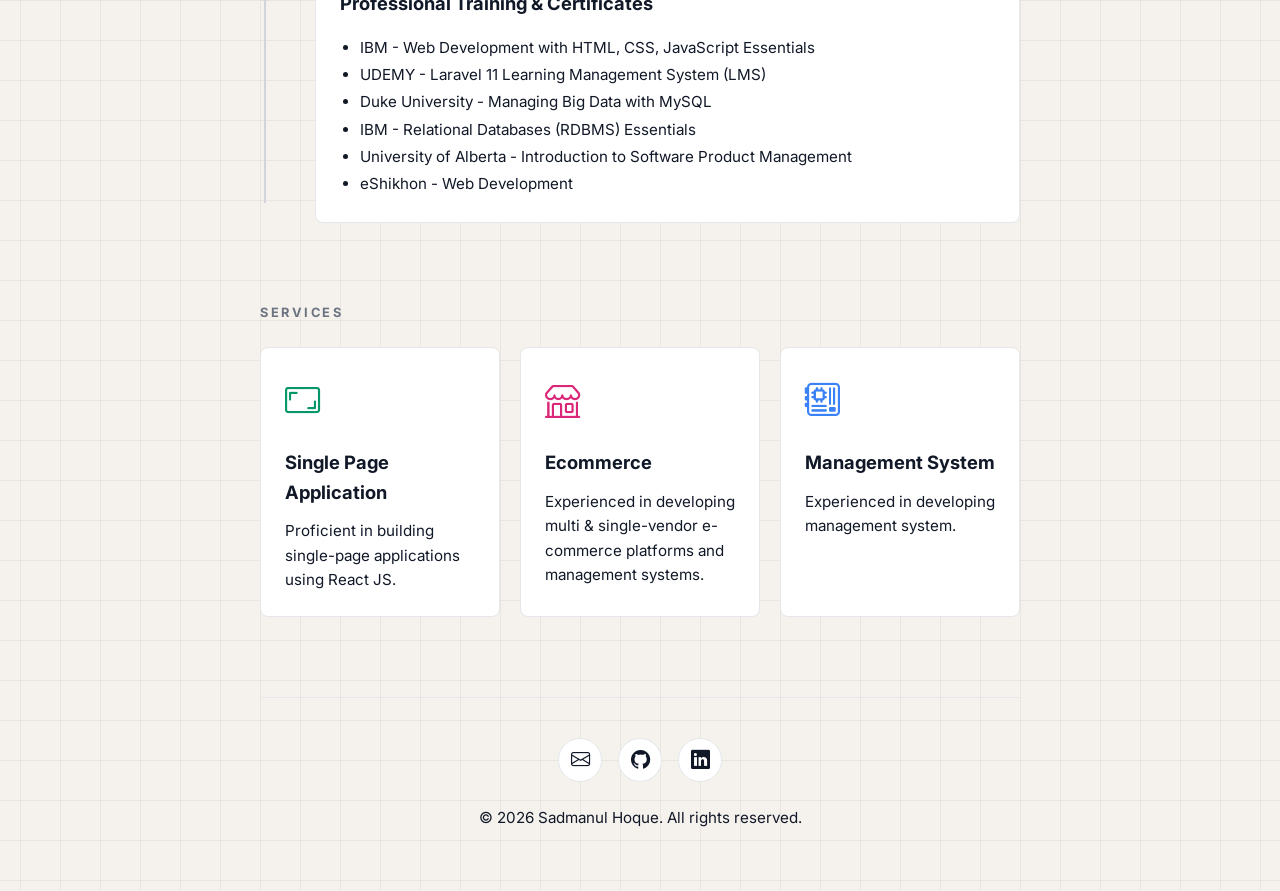
==== commit 885709c0: "fix: info section" ====
--- a/index.html
+++ b/index.html
@@ -52,7 +52,10 @@
                 </div>
             </div>
             <div class="hero-description">
-                <p>Computer Science & Engineering Graduate with a solid foundation in programming and web development. I am passionate about crafting robust software solutions. My career objective is to work in a strategic role within a reputed local or multi-national corporation of Bangladesh while establishing and growing with increasing responsibilities.</p>
+                <p>
+                    Graduated with a B.Sc. in Computer Science & Engineering. Received a Merit Scholarship in recognition of outstanding academic performance. 
+Industry experience building production ready, industry-standard systems. Skilled in solving complex challenges faced by multinational corporations.
+                </p>
             </div>
             
             <div class="hero-actions">
@@ -295,7 +298,7 @@
                 <div style="background-color: var(--card-bg); border: 1px solid var(--card-border); border-radius: 8px; padding: 24px; transition: transform 0.2s;">
                     <div style="font-size: 2.2rem; color: var(--accent-green); margin-bottom: 20px;"><i class="bi bi-aspect-ratio"></i></div>
                     <h3 style="font-size: 1.15rem; font-weight: 700; margin-bottom: 12px;">Single Page Application</h3>
-                    <p style="color: var(--text-main); font-size: 0.95rem; line-height: 1.6; margin: 0;">Proficient in building single-page applications using React JS, Next JS, and Vue JS.</p>
+                    <p style="color: var(--text-main); font-size: 0.95rem; line-height: 1.6; margin: 0;">Proficient in building single-page applications using React JS.</p>
                 </div>
                 
                 <div style="background-color: var(--card-bg); border: 1px solid var(--card-border); border-radius: 8px; padding: 24px; transition: transform 0.2s;">
--- a/assets/css/style.css
+++ b/assets/css/style.css
@@ -221,6 +221,21 @@
     display: grid;
     grid-template-columns: repeat(auto-fill, minmax(170px, 1fr));
     gap: 16px;
+}
+
+@media (max-width: 600px) {
+    .skills-grid {
+        grid-template-columns: repeat(2, 1fr);
+    }
+    .timeline-card > div {
+        flex-direction: column !important;
+        align-items: flex-start !important;
+        gap: 10px !important;
+    }
+    .timeline-title {
+        font-size: 1rem;
+        word-break: break-word;
+    }
 }
 
 .skill-card {
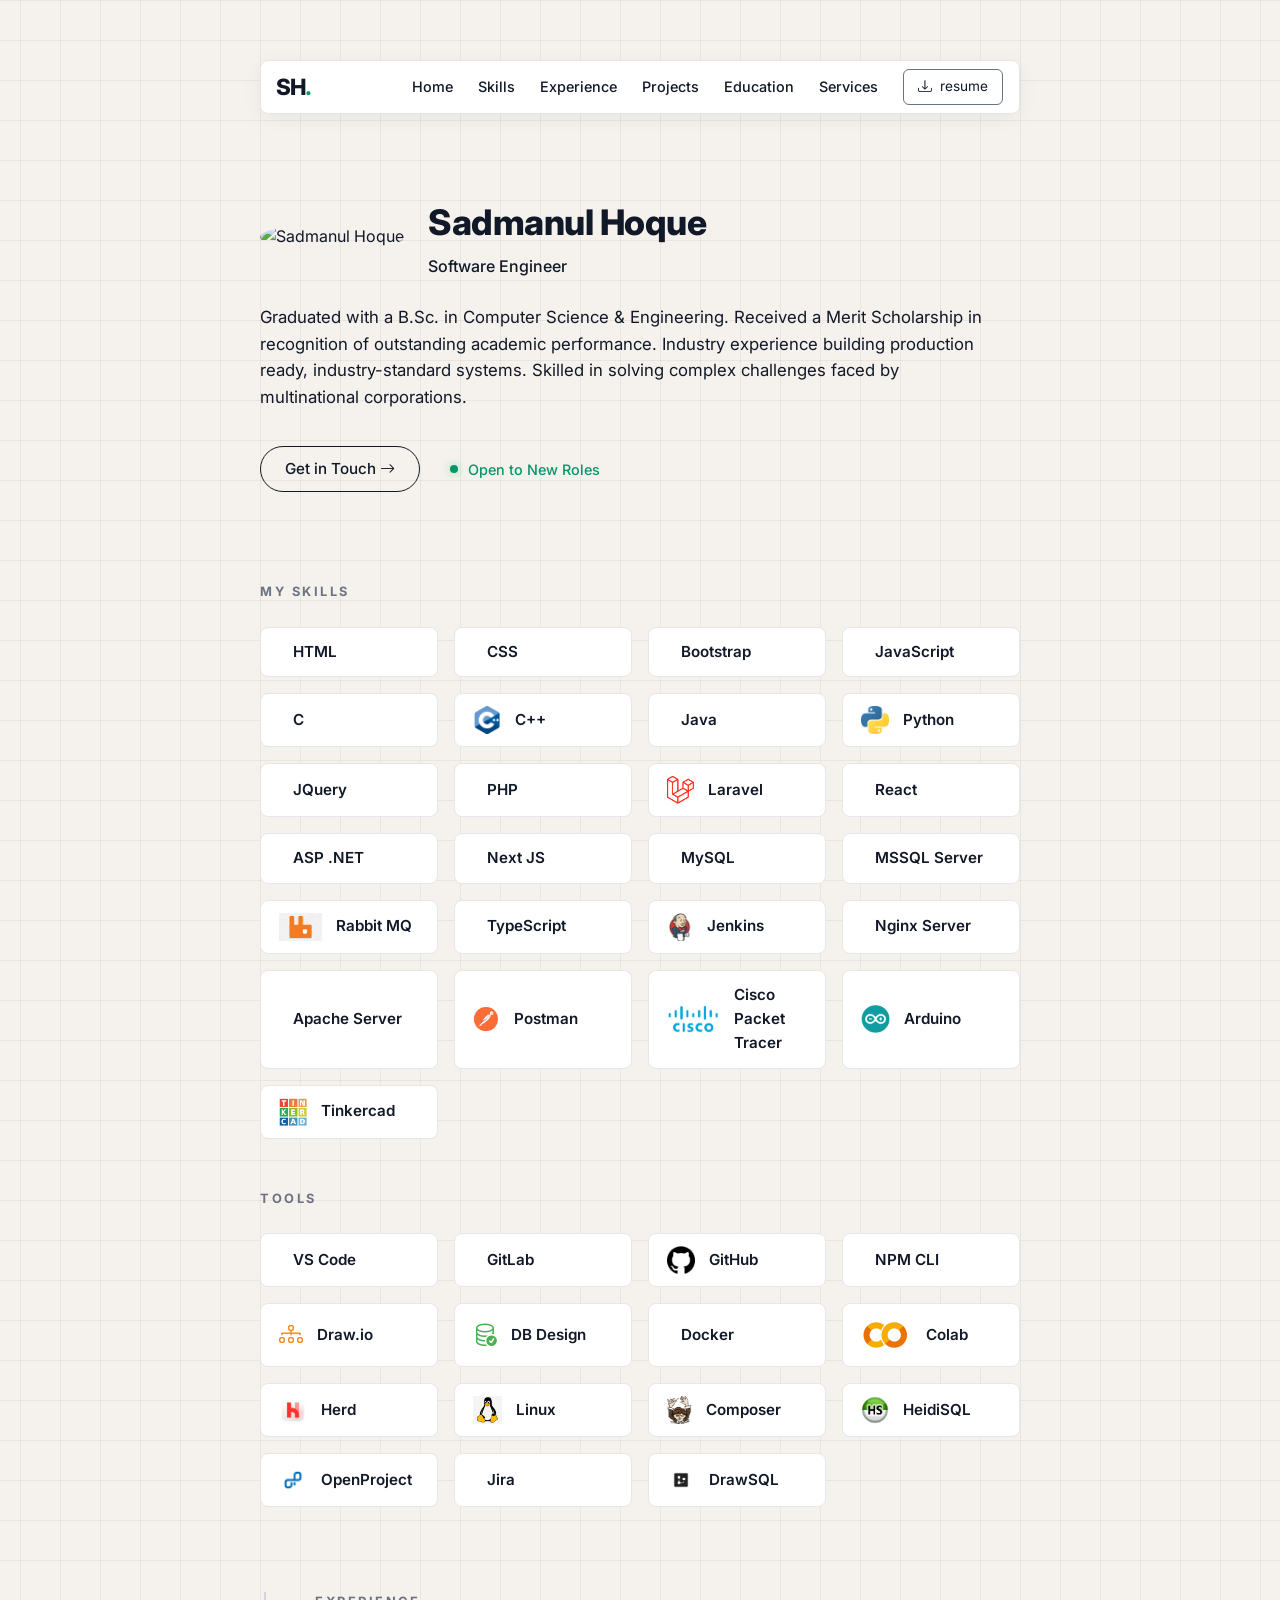
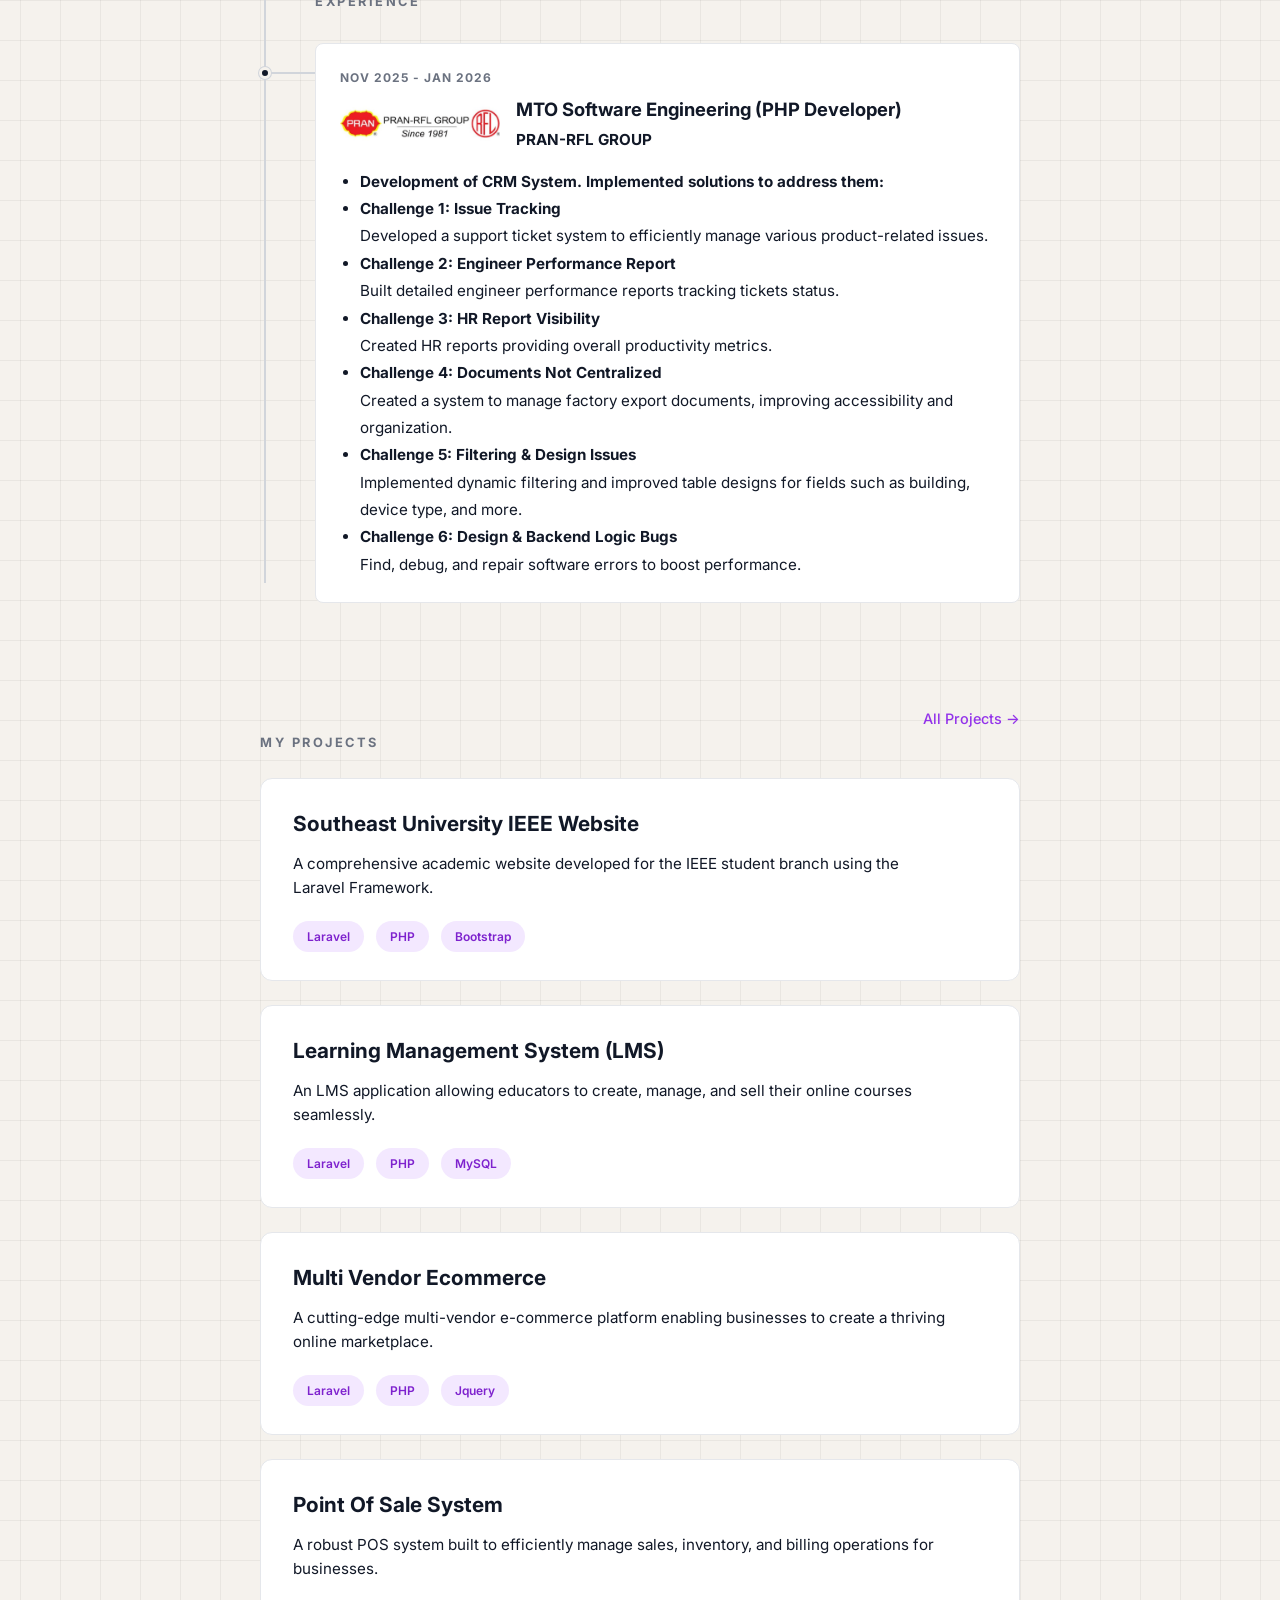
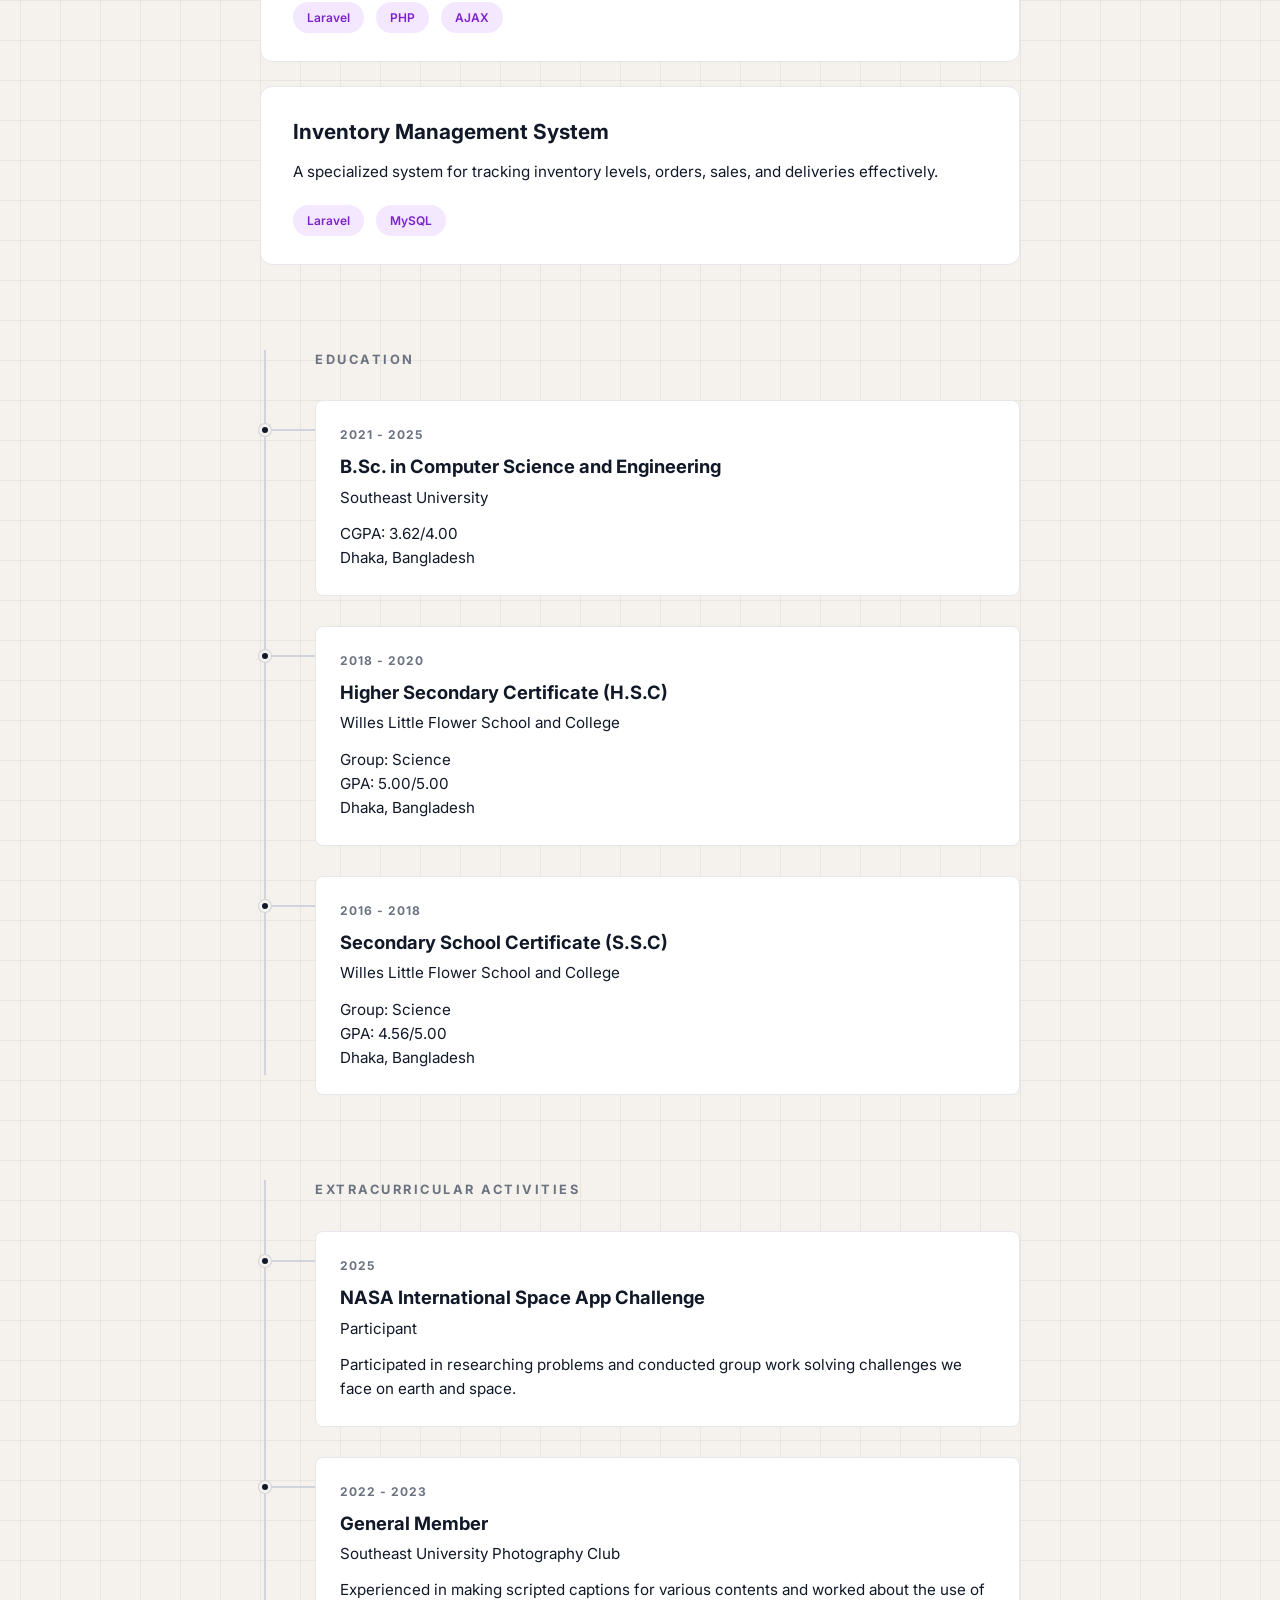
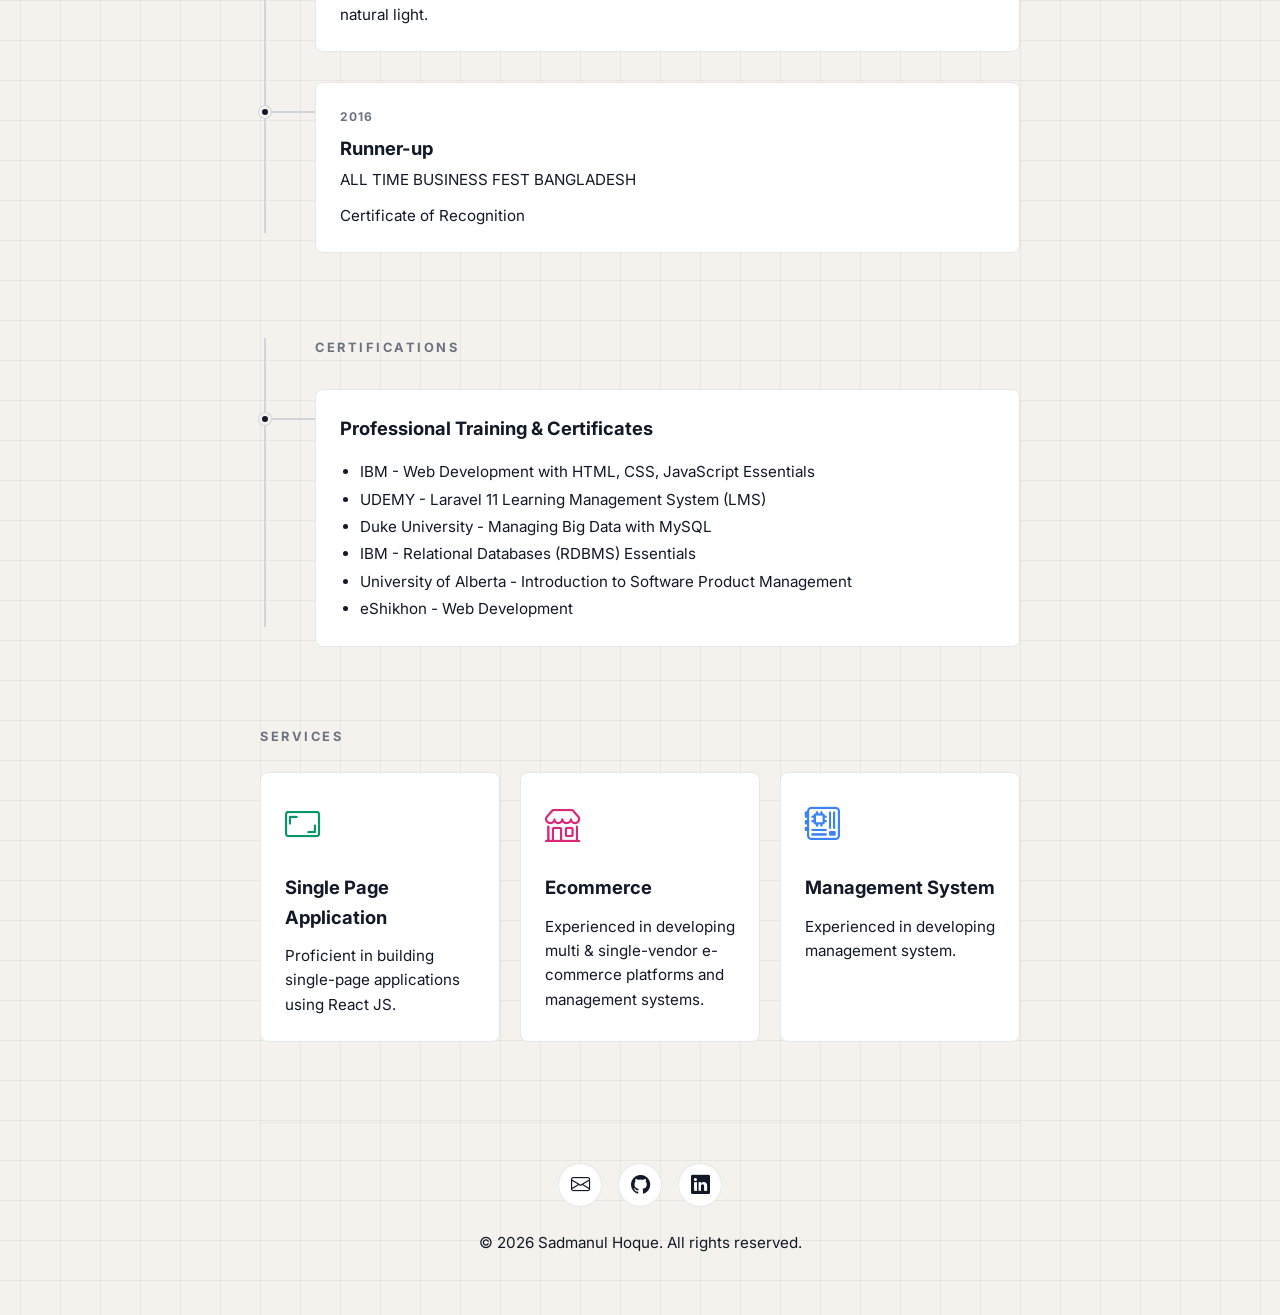
==== commit 639b1e74: "fix: design" ====
--- a/index.html
+++ b/index.html
@@ -62,7 +62,7 @@
                 <a href="mailto:sadmanulhoque21@gmail.com" class="btn-primary">Get in Touch <i class="bi bi-arrow-right" style="margin-left: 4px;"></i></a>
                 <div class="status-indicator">
                     <span class="dot"></span>
-                    <span class="status-text">Open to New Opportunities</span>
+                    <span class="status-text">Open to New Roles</span>
                 </div>
             </div>
         </section>
@@ -75,34 +75,47 @@
                 <div class="skill-card"><i class="devicon-css3-plain colored"></i><span>CSS</span></div>
                 <div class="skill-card"><i class="devicon-bootstrap-plain colored"></i><span>Bootstrap</span></div>
                 <div class="skill-card"><i class="devicon-javascript-plain colored"></i><span>JavaScript</span></div>
+                <div class="skill-card"><i class="devicon-c-plain colored"></i><span>C</span></div>
+                <div class="skill-card"><img src="assets/images/cplus.png" alt="C++ Logo" style="height: 28px; width: auto; vertical-align: middle;"><span>C++</span></div>
+                <div class="skill-card"><i class="devicon-java-plain colored"></i><span>Java</span></div>
+                <div class="skill-card"><img src="assets/images/py.png" alt="Python Logo" style="height: 28px; width: auto; vertical-align: middle;"><span>Python</span></div>
                 <div class="skill-card"><i class="devicon-jquery-plain colored"></i><span>JQuery</span></div>
                 <div class="skill-card"><i class="devicon-php-plain colored"></i><span>PHP</span></div>
-                <div class="skill-card"><i class="devicon-laravel-plain colored"></i><span>Laravel</span></div>
+                <div class="skill-card"><img src="assets/images/laravel.png" alt="Laravel Logo" style="height: 28px; width: auto; vertical-align: middle; filter: drop-shadow(0 0 0 #FF2D20);"><span>Laravel</span></div>
                 <div class="skill-card"><i class="devicon-react-original colored"></i><span>React</span></div>
                 <div class="skill-card"><i class="devicon-dot-net-plain colored"></i><span>ASP .NET</span></div>
-                <div class="skill-card"><i class="devicon-nextjs-plain" style="color: #fff"></i><span>Next JS</span></div>
+                <div class="skill-card"><i class="devicon-nextjs-original colored"></i><span>Next JS</span></div>
                 <div class="skill-card"><i class="devicon-mysql-plain colored"></i><span>MySQL</span></div>
                 <div class="skill-card"><i class="devicon-microsoftsqlserver-plain colored"></i><span>MSSQL Server</span></div>
-                <div class="skill-card"><i class="bi bi-hdd-network text-accent"></i><span>Rabbit MQ</span></div>
+                <div class="skill-card"><img src="assets/images/rabbitmq.png" alt="Rabbit MQ Logo" style="height: 28px; width: auto; vertical-align: middle;"><span>Rabbit MQ</span></div>
                 <div class="skill-card"><i class="devicon-typescript-plain colored"></i><span>TypeScript</span></div>
-                <div class="skill-card"><i class="devicon-jenkins-line colored"></i><span>Jenkins</span></div>
+                <div class="skill-card"><img src="assets/images/jenkins.png" alt="Jenkins Logo" style="height: 28px; width: auto; vertical-align: middle;"><span>Jenkins</span></div>
                 <div class="skill-card"><i class="devicon-nginx-original colored"></i><span>Nginx Server</span></div>
                 <div class="skill-card"><i class="devicon-apache-plain colored"></i><span>Apache Server</span></div>
+                <div class="skill-card"><img src="assets/images/postman.png" alt="Postman Logo" style="height: 28px; width: auto; vertical-align: middle;"><span>Postman</span></div>
+                <div class="skill-card"><img src="assets/images/cisco.png" alt="Cisco Packet Tracer Logo" style="height: 28px; width: auto; vertical-align: middle;"><span>Cisco Packet Tracer</span></div>
+                <div class="skill-card"><img src="assets/images/arduino.png" alt="Arduino IDE Logo" style="height: 28px; width: auto; vertical-align: middle;"><span>Arduino</span></div>
+                <div class="skill-card"><img src="assets/images/tinkercad.png" alt="Tinkercad Logo" style="height: 28px; width: auto; vertical-align: middle;"><span>Tinkercad</span></div>
+             
             </div>
 
             <h2 class="section-title mt-5">TOOLS</h2>
             <div class="skills-grid">
                 <div class="skill-card"><i class="devicon-vscode-plain colored"></i><span>VS Code</span></div>
                 <div class="skill-card"><i class="devicon-gitlab-plain colored"></i><span>GitLab</span></div>
-                <div class="skill-card"><i class="devicon-github-original" style="color: #fff"></i><span>GitHub</span></div>
+                <div class="skill-card"><img src="assets/images/github.png" alt="GitHub Logo" style="height: 28px; width: auto; vertical-align: middle;"><span>GitHub</span></div>
                 <div class="skill-card"><i class="devicon-npm-original-wordmark colored"></i><span>NPM CLI</span></div>
                 <div class="skill-card"><i class="bi bi-diagram-3" style="color: #f08d24;"></i><span>Draw.io</span></div>
                 <div class="skill-card"><i class="bi bi-database-check" style="color: #4CAF50;"></i><span>DB Design</span></div>
-                <div class="skill-card"><i class="devicon-linux-plain" style="color: #fff;"></i><span>Linux</span></div>
-                <div class="skill-card"><i class="devicon-composer-line" style="color: #8892BF;"></i><span>Composer</span></div>
-                <div class="skill-card"><i class="bi bi-kanban" style="color: #007bff;"></i><span>OpenProject</span></div>
+                <div class="skill-card"><i class="devicon-docker-plain colored"></i><span>Docker</span></div>
+                <div class="skill-card"><img src="assets/images/colab.png" alt="Colab Logo" style="height: 28px; width: auto; vertical-align: middle;"><span>Colab</span></div>
+                <div class="skill-card"><img src="assets/images/herd.png" alt="Herd Logo" style="height: 28px; width: auto; vertical-align: middle;"><span>Herd</span></div>
+                <div class="skill-card"><img src="assets/images/linux.png" alt="Linux Logo" style="height: 28px; width: auto; vertical-align: middle;"><span>Linux</span></div>
+                <div class="skill-card"><img src="assets/images/composer.png" alt="Composer Logo" style="height: 28px; width: auto; vertical-align: middle;"><span>Composer</span></div>
+                                   <div class="skill-card"><img src="assets/images/heidisql.png" alt="HeidiSQL Logo" style="height: 28px; width: auto; vertical-align: middle;"><span>HeidiSQL</span></div>
+                <div class="skill-card"><img src="assets/images/openproject.png" alt="OpenProject Logo" style="height: 28px; width: auto; vertical-align: middle;"><span>OpenProject</span></div>
                 <div class="skill-card"><i class="devicon-jira-plain colored"></i><span>Jira</span></div>
-                <div class="skill-card"><i class="bi bi-database-gear" style="color: #3b82f6;"></i><span>DrawSQL</span></div>
+                <div class="skill-card"><img src="assets/images/drawsql.png" alt="DrawSQL Logo" style="height: 28px; width: auto; vertical-align: middle;"><span>DrawSQL</span></div>
             </div>
         </section>
 
@@ -125,13 +138,13 @@
                     </div>
                     <div class="timeline-desc" style="margin-top: 15px;">
                         <ul style="padding-left: 20px; line-height: 1.8; color: var(--text-main);">
-                            <li>Implemented semantic, vector, and hybrid search solutions using Typesense for faster and more accurate search results.</li>
-                            <li>Built and managed a CI/CD pipeline using Jenkins to automate testing, builds, and deployments.</li>
-                            <li>Integrated RabbitMQ to reliably consume and process data from external systems.</li>
-                            <li>Developed an asynchronous system to generate and download large CSV reports efficiently.</li>
-                            <li>Automated browser tasks and data extraction using Puppeteer for headless web operations.</li>
-                            <li>Optimized complex SQL queries using clustered and non-clustered indexes, reducing execution time from 10 seconds to 0.1 milliseconds.</li>
-                            <li>Integrated Laravel Reverb for real-time broadcasting of events and notifications.</li>
+                            <li><strong>Development of CRM System. Implemented solutions to address them:</strong></li>
+                            <li><strong>Challenge 1: Issue Tracking</strong><br>Developed a support ticket system to efficiently manage various product-related issues.</li>
+                            <li><strong>Challenge 2: Engineer Performance Report</strong><br>Built detailed engineer performance reports tracking tickets status.</li>
+                            <li><strong>Challenge 3: HR Report Visibility</strong><br>Created HR reports providing overall productivity metrics.</li>
+                            <li><strong>Challenge 4: Documents Not Centralized</strong><br>Created a system to manage factory export documents, improving accessibility and organization.</li>
+                            <li><strong>Challenge 5: Filtering & Design Issues</strong><br>Implemented dynamic filtering and improved table designs for fields such as building, device type, and more.</li>
+                            <li><strong>Challenge 6: Design & Backend Logic Bugs</strong><br>Find, debug, and repair software errors to boost performance.</li>
                         </ul>
                     </div>
                 </div>
@@ -142,7 +155,7 @@
         <section id="projects" class="section">
             <div class="section-header">
                 <h2 class="section-title mb-0">MY PROJECTS</h2>
-                <a href="#" class="all-link">All Projects -&gt;</a>
+                <a href="all-projects.html" class="all-link">All Projects -&gt;</a>
             </div>
             <div class="projects-list">
                 
@@ -236,7 +249,7 @@
 
         <!-- Extracurriculars -->
         <div id="extras" class="timeline-container">
-            <div class="timeline-header">EXTRACURRICULARS & AWARDS</div>
+            <div class="timeline-header">EXTRACURRICULAR Activities</div>
             
             <div class="timeline-item">
                 <div class="timeline-dot"></div>
--- a/assets/css/style.css
+++ b/assets/css/style.css
@@ -62,7 +62,9 @@
     margin-bottom: 80px;
     box-shadow: 0 4px 20px rgba(0, 0, 0, 0.05); /* Adds a subtle shadow while scrolling */
 }
-
+.section-title.mt-5 {
+    /* reverted to original, no custom margin */
+}
 .nav-logo {
     display: flex;
     align-items: center;
@@ -158,11 +160,23 @@
     border-radius: 50px;
     font-size: 0.95rem;
     font-weight: 500;
-    transition: background 0.2s, color 0.2s;
-}
+    background: linear-gradient(90deg, var(--accent-green) 0%, var(--accent-green) 50%, transparent 50%, transparent 100%);
+    background-size: 200% 100%;
+    background-position: 100% 0;
+    color: var(--text-main);
+    transition: background-position 0.4s cubic-bezier(0.4,0,0.2,1), color 0.2s, box-shadow 0.2s, transform 0.2s, border-color 0.2s;
+    position: relative;
+    overflow: hidden;
+    z-index: 1;
+}
+
 
 .btn-primary:hover {
-    background: rgba(255,255,255,0.1);
+    background-position: 0 0;
+    color: #fff;
+    border-color: var(--accent-green);
+    box-shadow: 0 2px 12px rgba(5, 150, 105, 0.15);
+    transform: translateY(-2px) scale(1.03);
 }
 
 .status-indicator {
@@ -194,6 +208,7 @@
     font-weight: 700;
     color: var(--text-muted);
     margin-bottom: 24px;
+    margin-top: 50px;
 }
 
 .mb-0 {
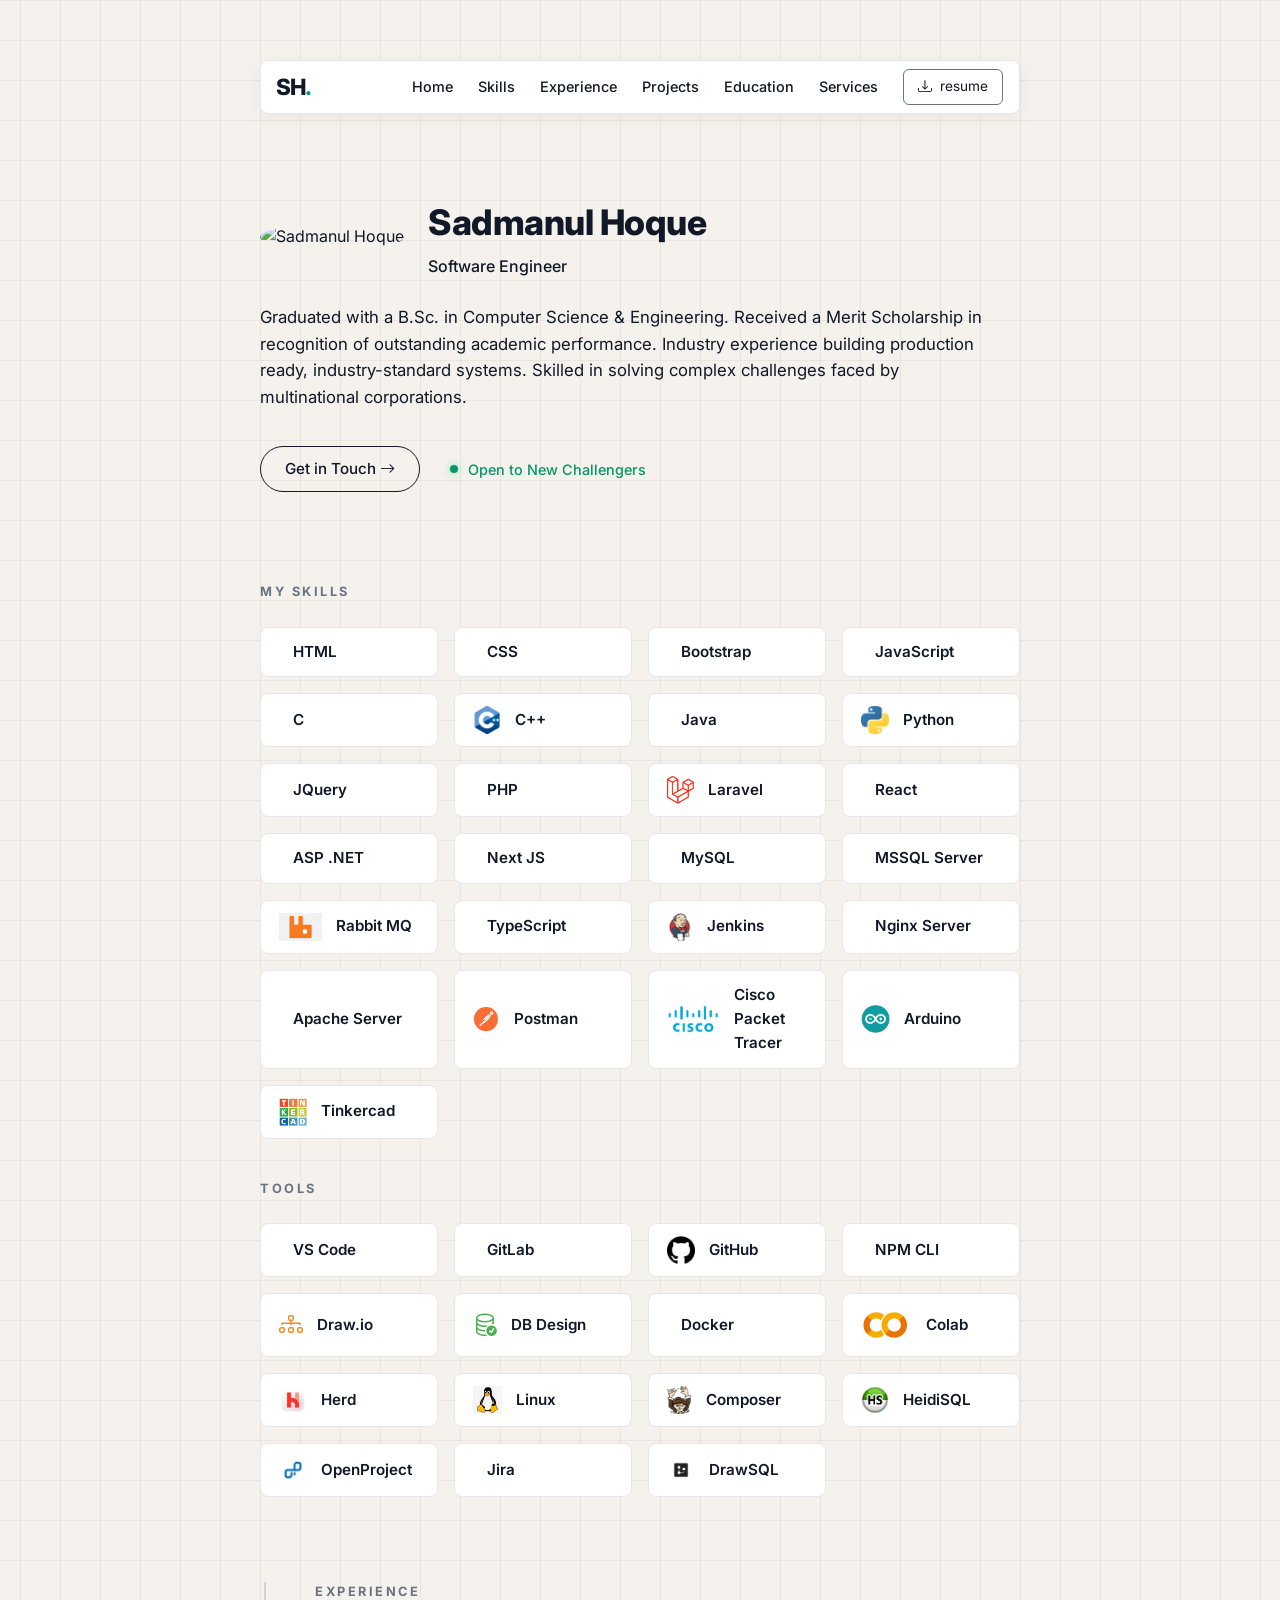
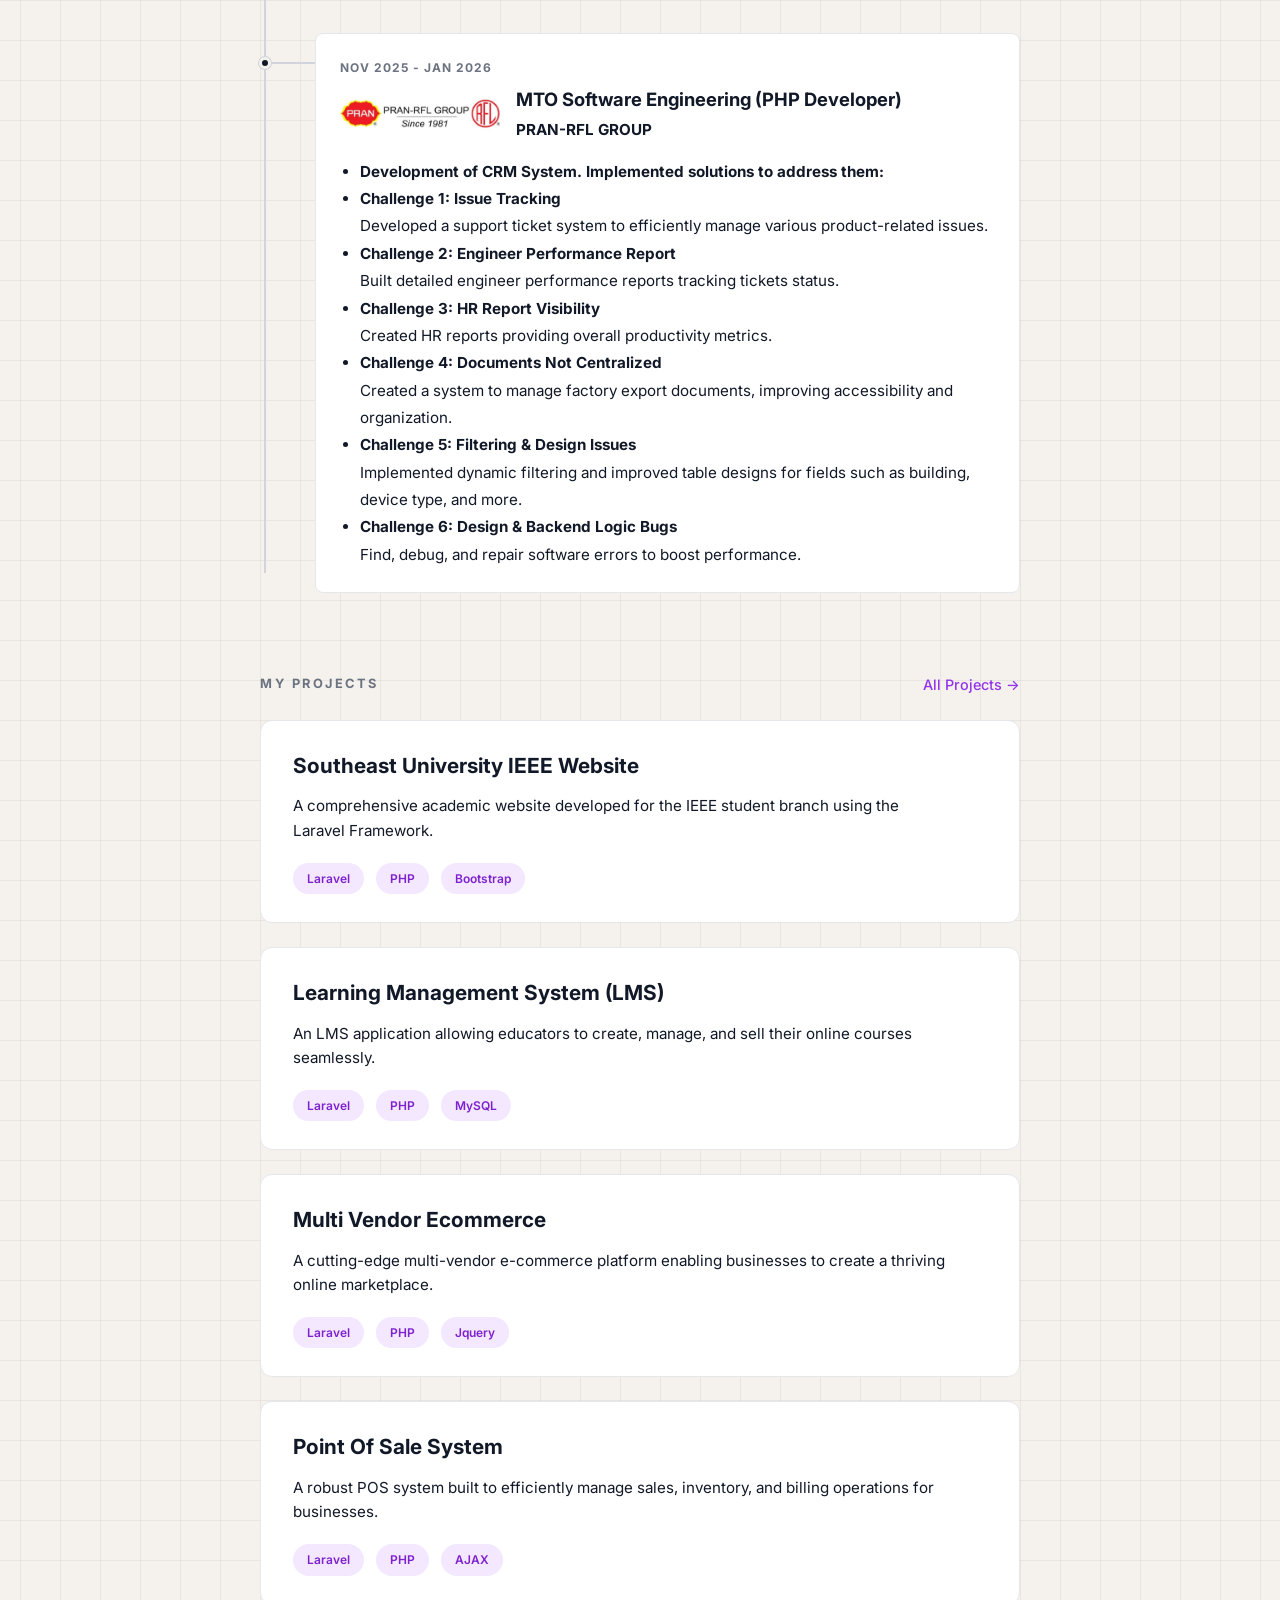
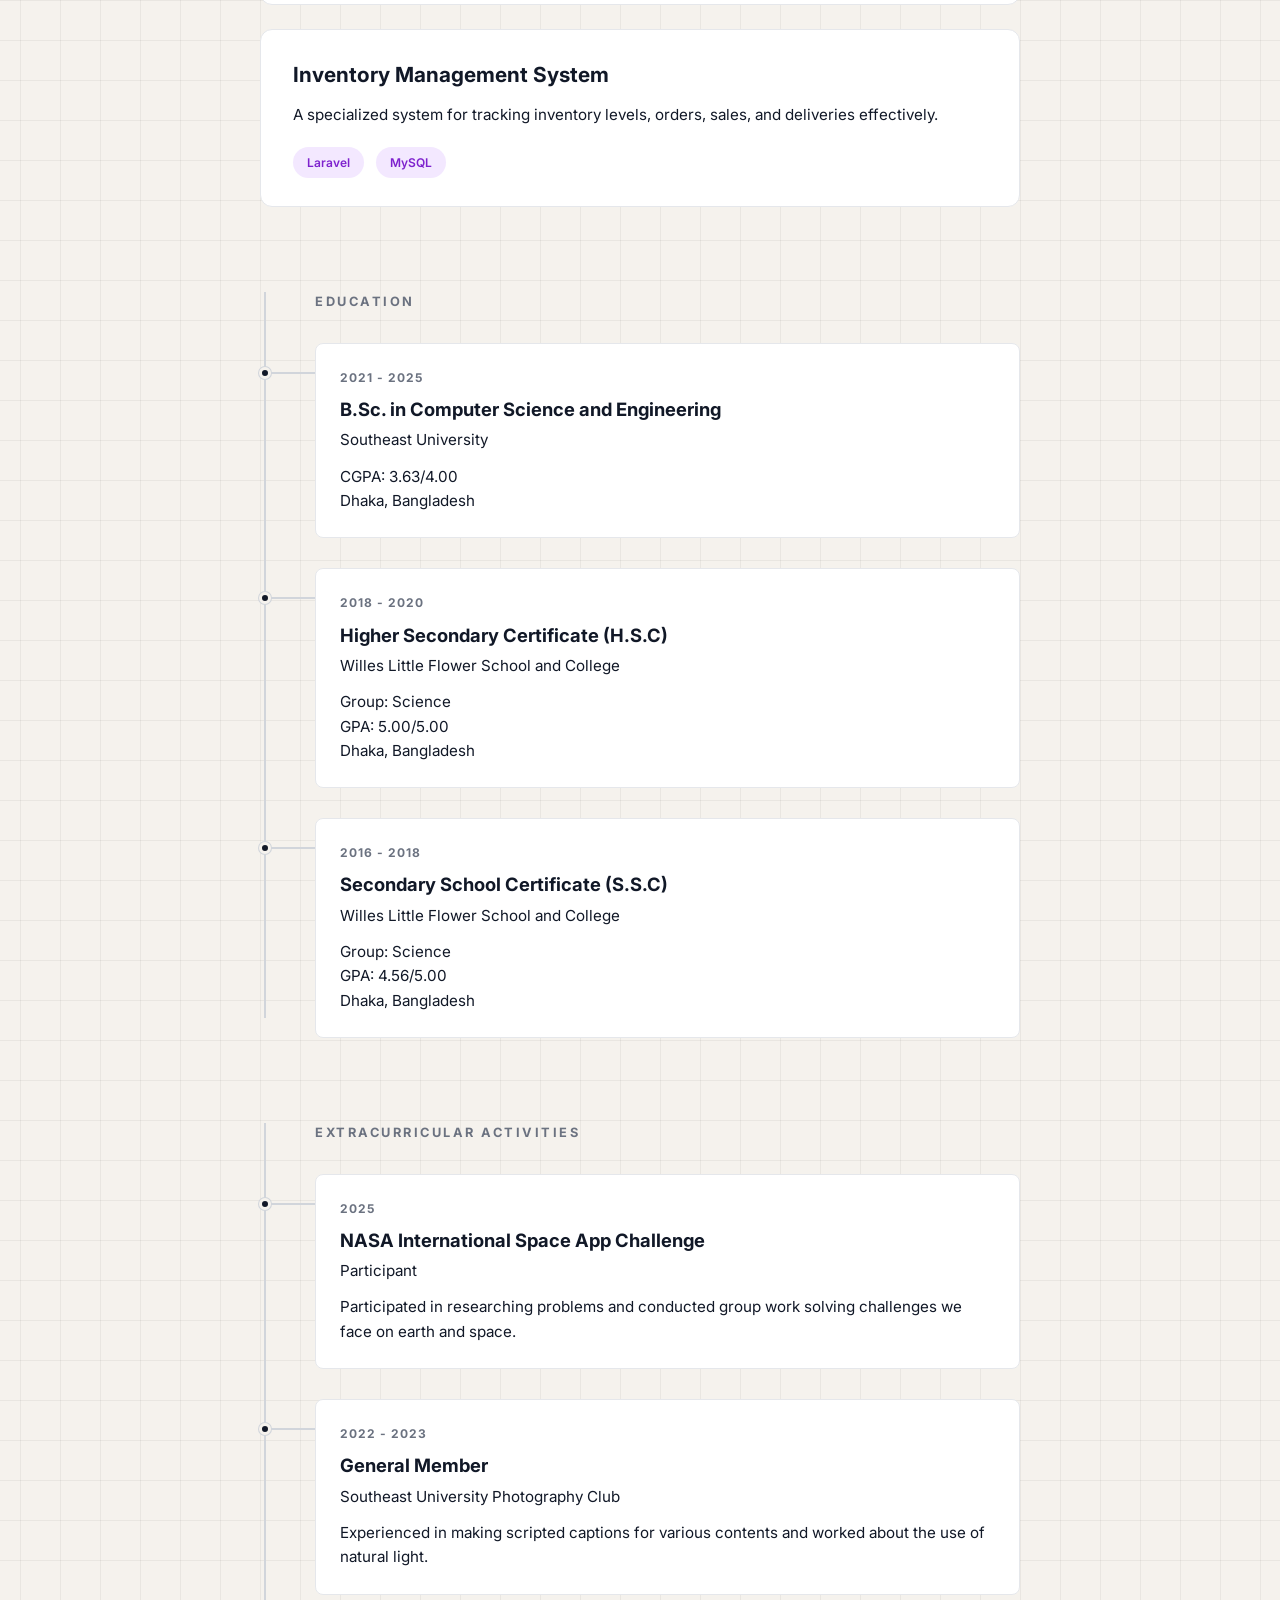
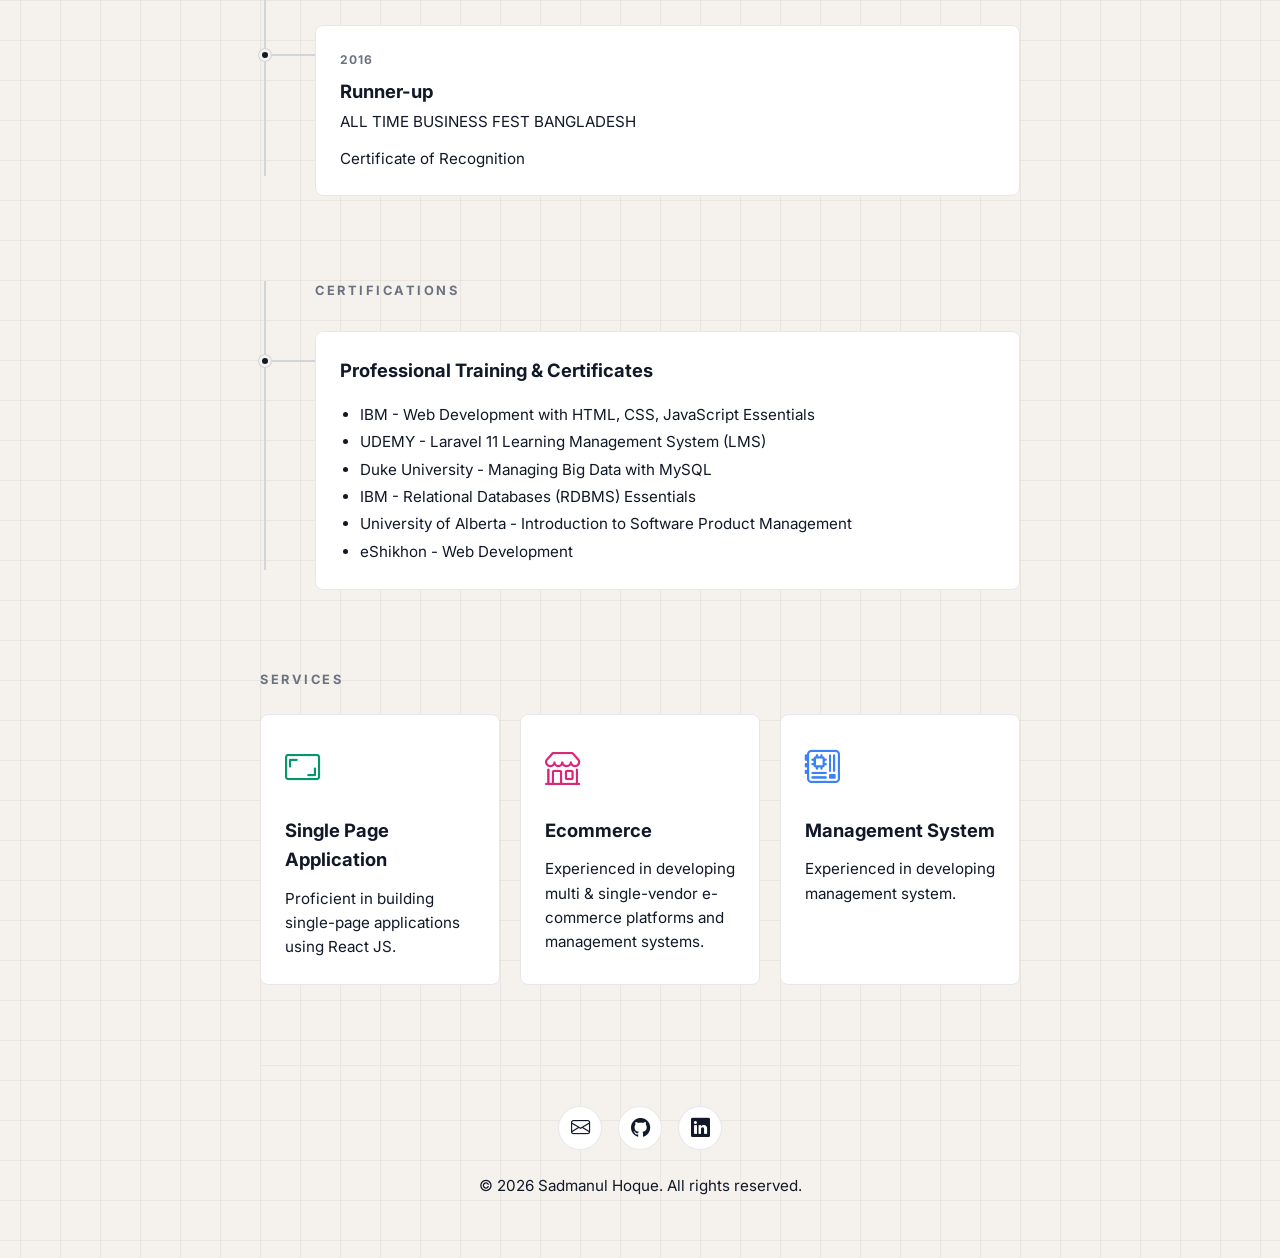
==== commit 168d270e: "fix: design" ====
--- a/index.html
+++ b/index.html
@@ -62,7 +62,7 @@
                 <a href="mailto:sadmanulhoque21@gmail.com" class="btn-primary">Get in Touch <i class="bi bi-arrow-right" style="margin-left: 4px;"></i></a>
                 <div class="status-indicator">
                     <span class="dot"></span>
-                    <span class="status-text">Open to New Roles</span>
+                    <span class="status-text">Open to New Challengers</span>
                 </div>
             </div>
         </section>
@@ -220,7 +220,7 @@
                     <div class="timeline-date">2021 - 2025</div>
                     <h3 class="timeline-title">B.Sc. in Computer Science and Engineering</h3>
                     <div class="timeline-subtitle">Southeast University</div>
-                    <p class="timeline-desc">CGPA: 3.62/4.00<br>Dhaka, Bangladesh</p>
+                    <p class="timeline-desc">CGPA: 3.63/4.00<br>Dhaka, Bangladesh</p>
                 </div>
             </div>
 
@@ -308,19 +308,19 @@
         <section id="services" class="section">
             <h2 class="section-title">SERVICES</h2>
             <div style="display: grid; grid-template-columns: repeat(auto-fit, minmax(220px, 1fr)); gap: 20px;">
-                <div style="background-color: var(--card-bg); border: 1px solid var(--card-border); border-radius: 8px; padding: 24px; transition: transform 0.2s;">
+                <div class="services-card" style="background-color: var(--card-bg); border: 1px solid var(--card-border); border-radius: 8px; padding: 24px; transition: transform 0.2s;">
                     <div style="font-size: 2.2rem; color: var(--accent-green); margin-bottom: 20px;"><i class="bi bi-aspect-ratio"></i></div>
                     <h3 style="font-size: 1.15rem; font-weight: 700; margin-bottom: 12px;">Single Page Application</h3>
                     <p style="color: var(--text-main); font-size: 0.95rem; line-height: 1.6; margin: 0;">Proficient in building single-page applications using React JS.</p>
                 </div>
                 
-                <div style="background-color: var(--card-bg); border: 1px solid var(--card-border); border-radius: 8px; padding: 24px; transition: transform 0.2s;">
+                <div class="services-card" style="background-color: var(--card-bg); border: 1px solid var(--card-border); border-radius: 8px; padding: 24px; transition: transform 0.2s;">
                     <div style="font-size: 2.2rem; color: var(--accent-pink); margin-bottom: 20px;"><i class="bi bi-shop"></i></div>
                     <h3 style="font-size: 1.15rem; font-weight: 700; margin-bottom: 12px;">Ecommerce</h3>
                     <p style="color: var(--text-main); font-size: 0.95rem; line-height: 1.6; margin: 0;">Experienced in developing multi & single-vendor e-commerce platforms and management systems.</p>
                 </div>
 
-                <div style="background-color: var(--card-bg); border: 1px solid var(--card-border); border-radius: 8px; padding: 24px; transition: transform 0.2s;">
+                <div class="services-card" style="background-color: var(--card-bg); border: 1px solid var(--card-border); border-radius: 8px; padding: 24px; transition: transform 0.2s;">
                     <div style="font-size: 2.2rem; color: #3b82f6; margin-bottom: 20px;"><i class="bi bi-motherboard"></i></div>
                     <h3 style="font-size: 1.15rem; font-weight: 700; margin-bottom: 12px;">Management System</h3>
                     <p style="color: var(--text-main); font-size: 0.95rem; line-height: 1.6; margin: 0;">Experienced in developing management system.</p>
--- a/assets/css/style.css
+++ b/assets/css/style.css
@@ -1,3 +1,13 @@
+/* Service Card Hover Effect */
+.services-card, .services-card-hover {
+    transition: box-shadow 0.2s 0.08s, border-color 0.2s 0.08s, background 0.2s 0.08s;
+    cursor: pointer;
+}
+.services-card:hover, .services-card-hover:hover {
+    box-shadow: 0 4px 16px rgba(5, 150, 105, 0.10), 0 1.5px 8px rgba(0,0,0,0.06);
+    border-color: var(--accent-green);
+    background: linear-gradient(90deg, #f0fdf4 0%, #e0f7ef 100%);
+}
 /* =========================================================================
    Redesigned Portfolio Styles (Dark Grid Theme)
    ========================================================================= */
@@ -63,7 +73,7 @@
     box-shadow: 0 4px 20px rgba(0, 0, 0, 0.05); /* Adds a subtle shadow while scrolling */
 }
 .section-title.mt-5 {
-    /* reverted to original, no custom margin */
+    margin-top: 40px !important;
 }
 .nav-logo {
     display: flex;
@@ -208,7 +218,7 @@
     font-weight: 700;
     color: var(--text-muted);
     margin-bottom: 24px;
-    margin-top: 50px;
+
 }
 
 .mb-0 {
@@ -263,6 +273,15 @@
     padding: 12px 18px;
     font-size: 0.95rem;
     font-weight: 600;
+    transition: box-shadow 0.2s 0.08s, border-color 0.2s 0.08s, transform 0.2s 0.08s, background 0.2s 0.08s;
+    cursor: pointer;
+}
+
+.skill-card:hover {
+    box-shadow: 0 4px 16px rgba(5, 150, 105, 0.10), 0 1.5px 8px rgba(0,0,0,0.06);
+    border-color: var(--accent-green);
+    background: linear-gradient(90deg, #f0fdf4 0%, #e0f7ef 100%);
+    transform: translateY(-2px) scale(1.03);
 }
 
 .skill-card i {
@@ -281,12 +300,14 @@
     border-radius: 12px;
     padding: 28px 32px;
     margin-bottom: 24px;
-    transition: box-shadow 0.2s, border-color 0.2s;
+    transition: box-shadow 0.2s 0.08s, border-color 0.2s 0.08s, background 0.2s 0.08s;
+    cursor: pointer;
 }
 
 .project-item:hover {
-    box-shadow: 0 4px 20px rgba(0, 0, 0, 0.03);
-    border-color: #d1d5db;
+    box-shadow: 0 4px 16px rgba(5, 150, 105, 0.10), 0 1.5px 8px rgba(0,0,0,0.06);
+    border-color: var(--accent-green);
+    background: linear-gradient(90deg, #f0fdf4 0%, #e0f7ef 100%);
 }
 
 .project-item:last-child {
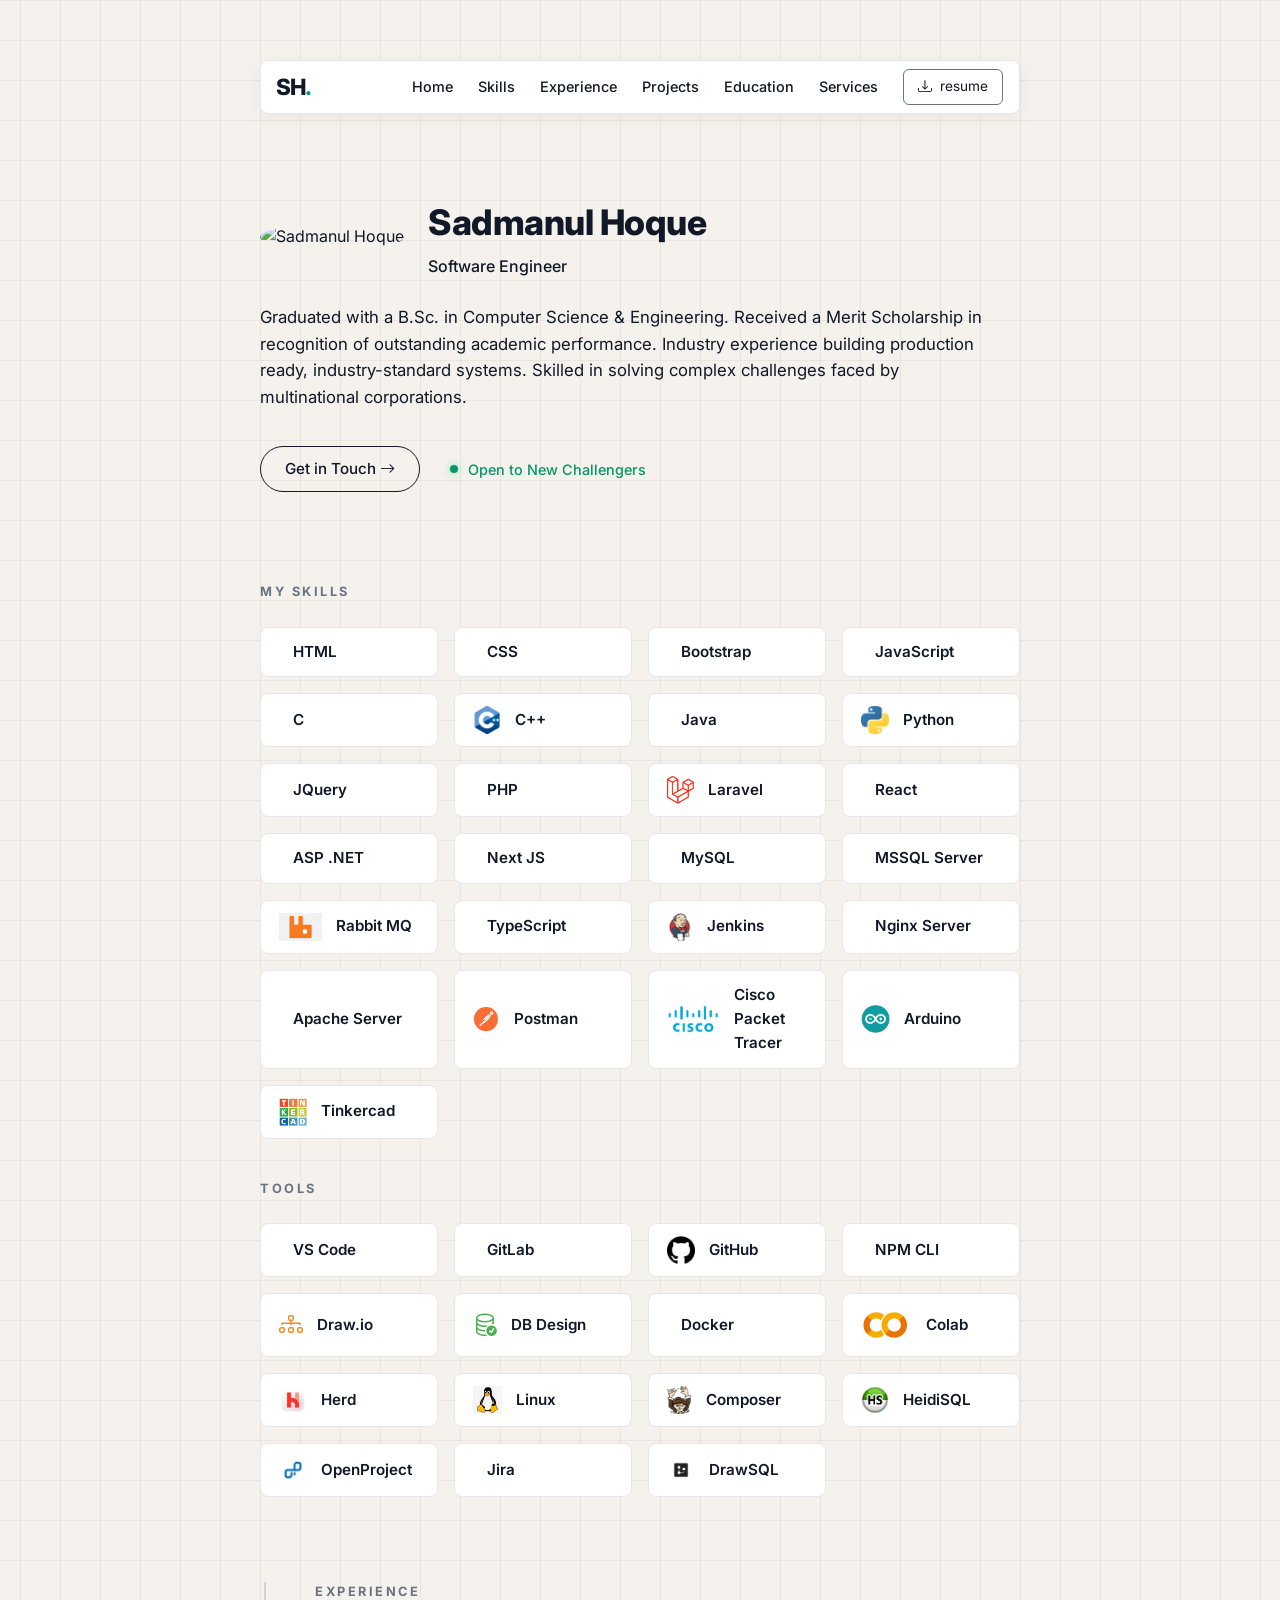
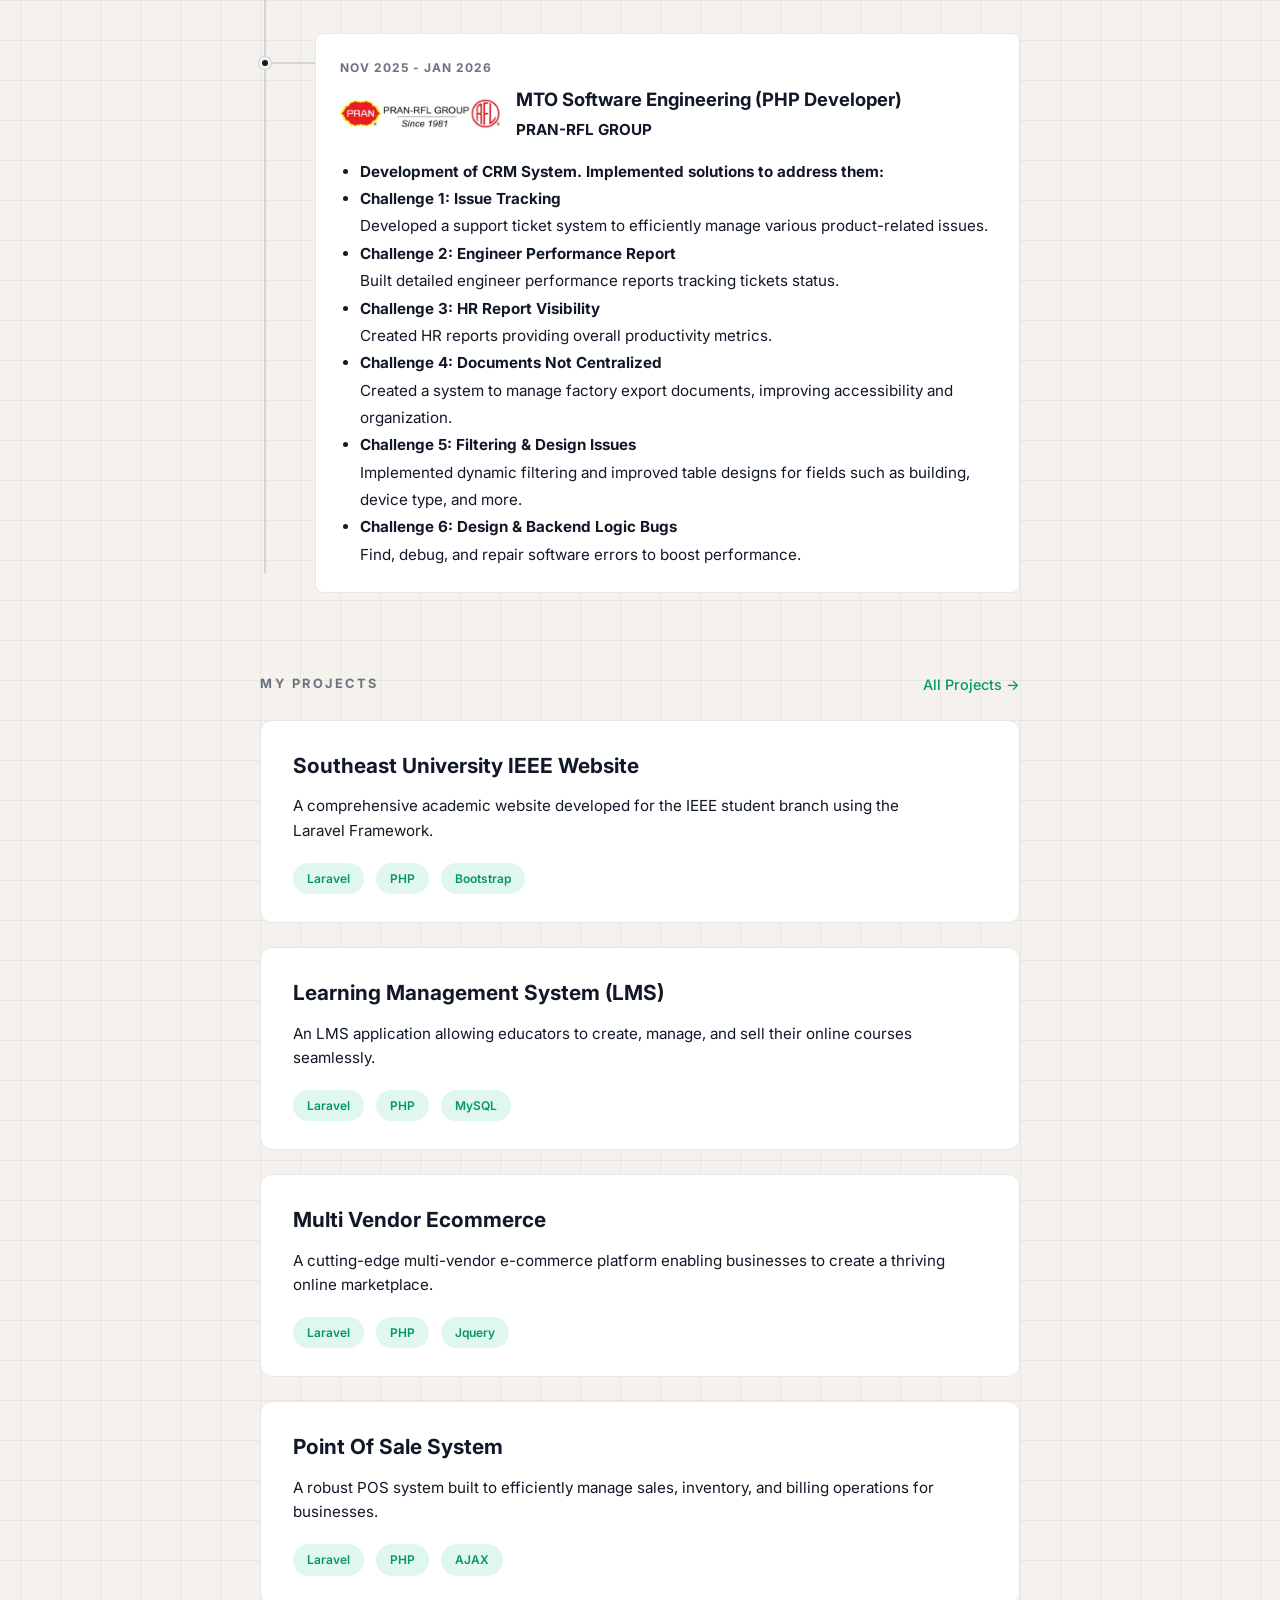
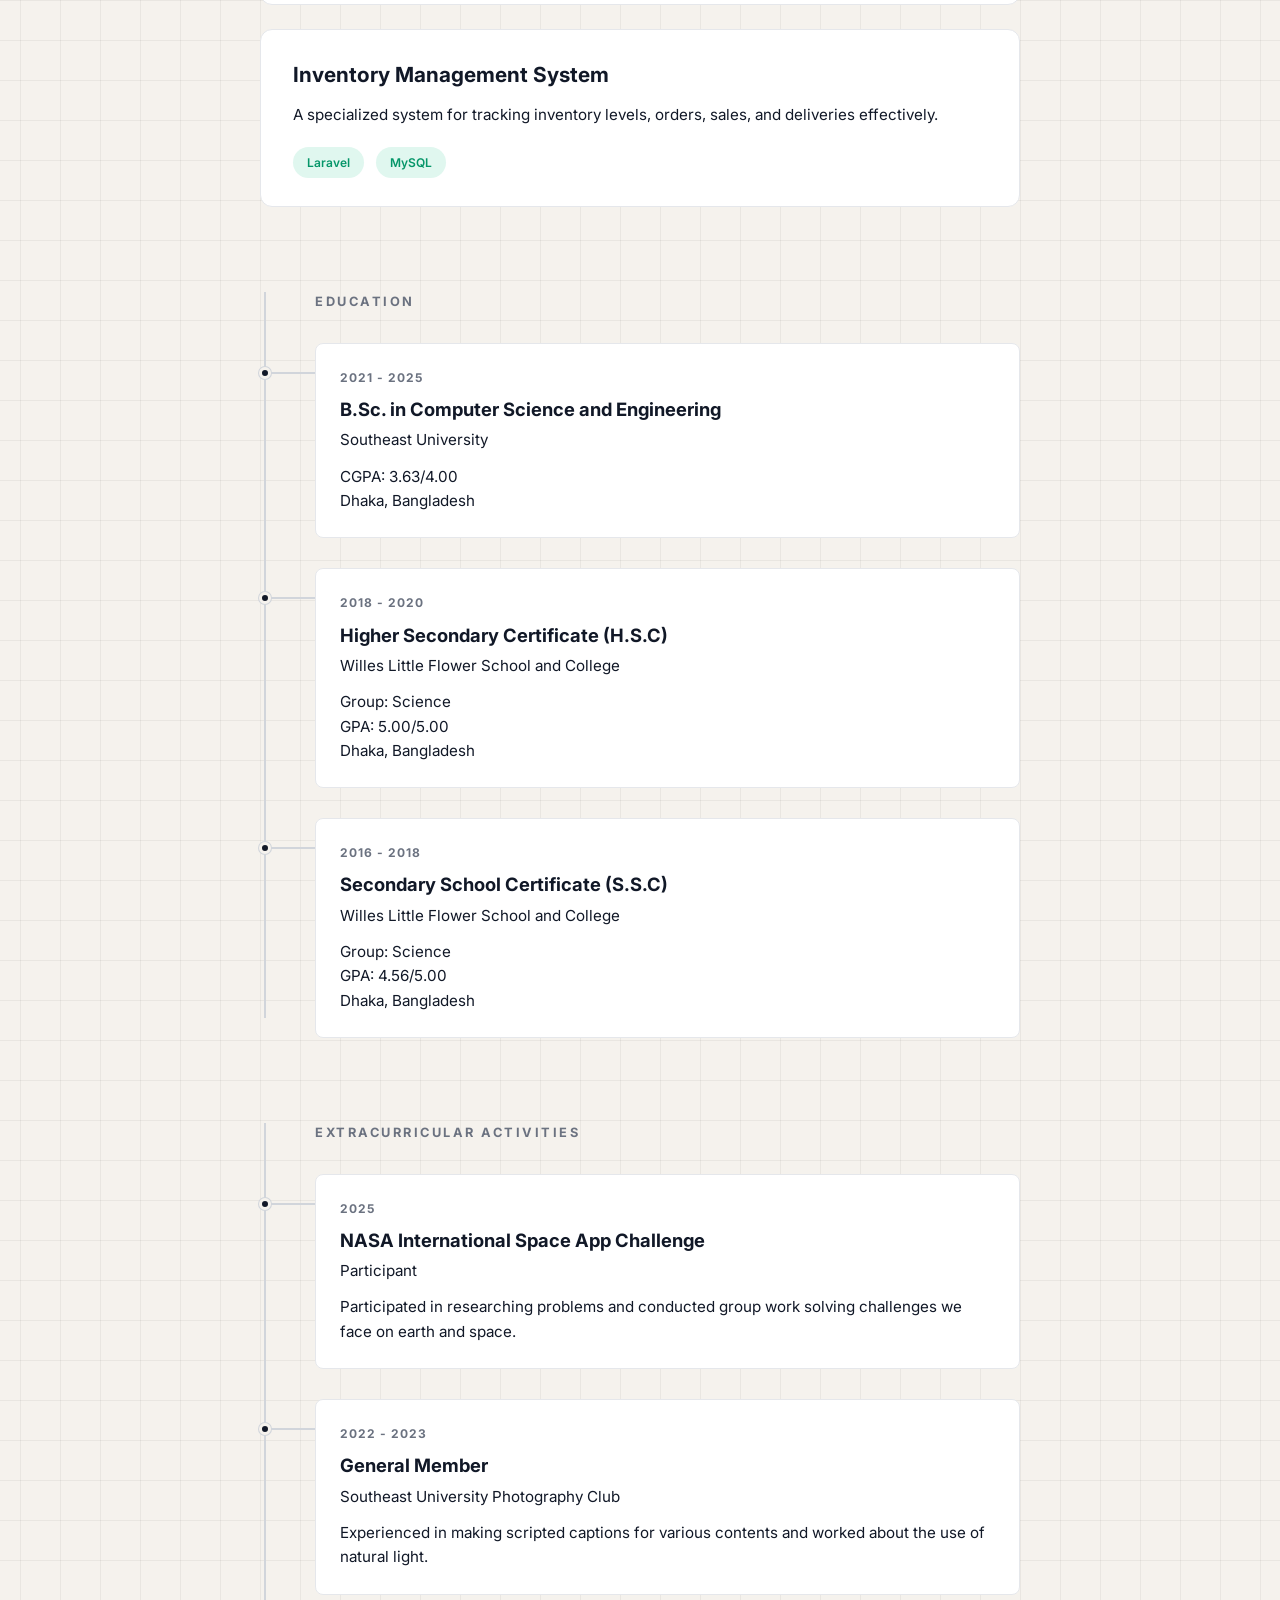
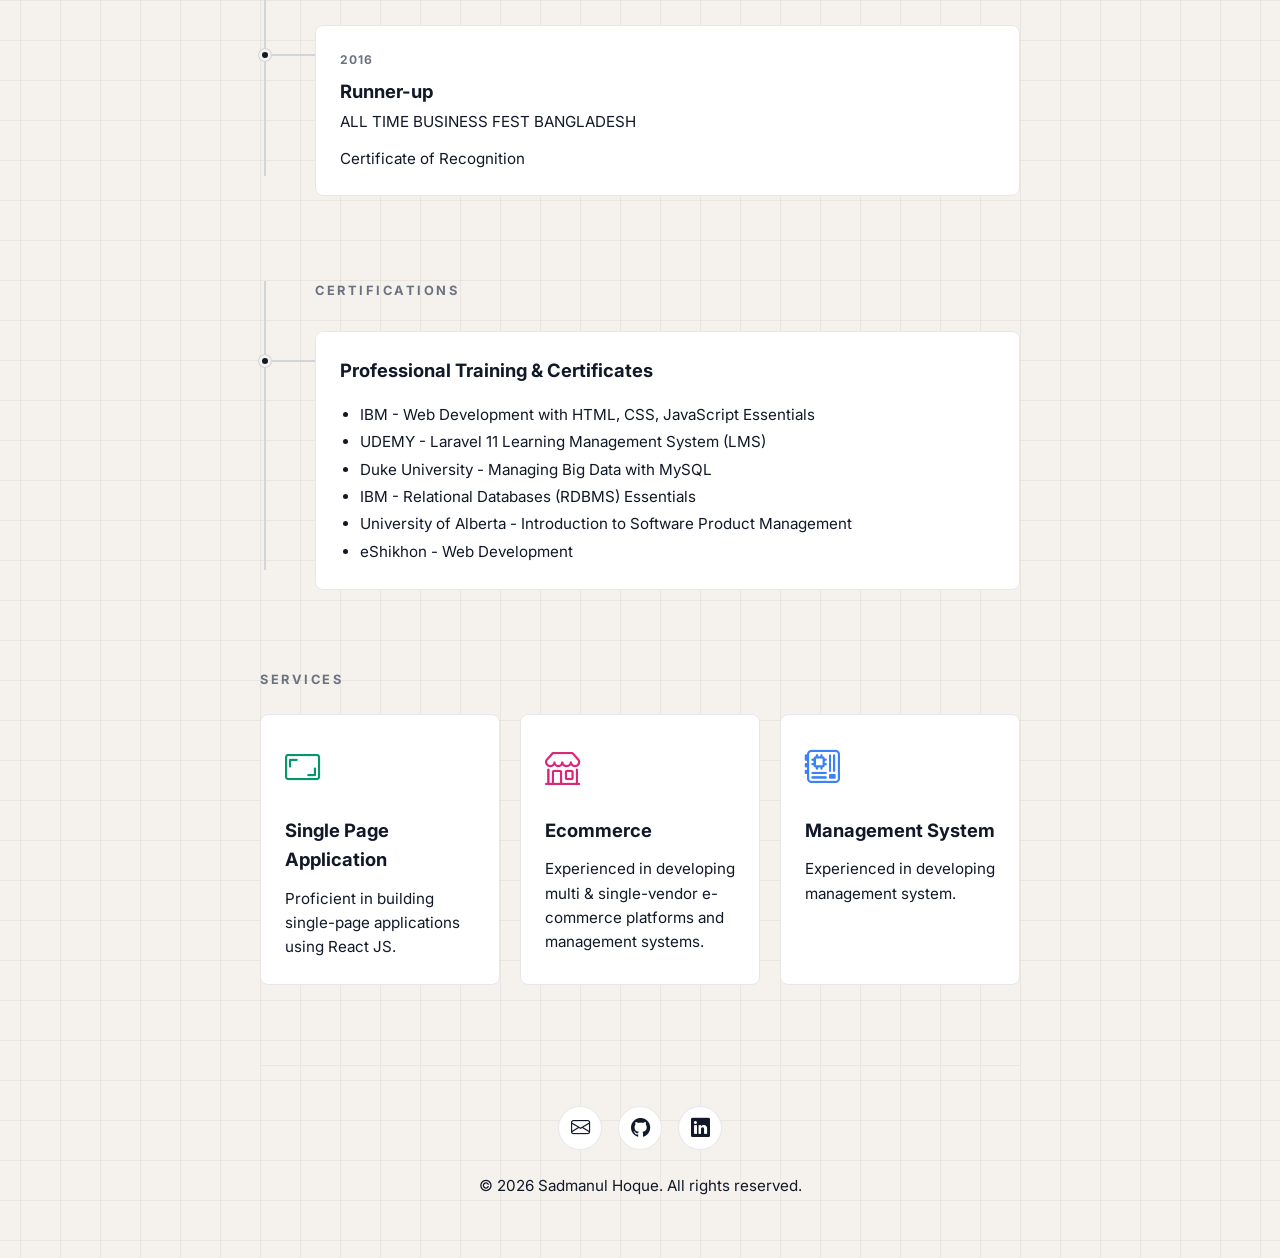
==== commit 86abfd2e: "fix: design" ====
--- a/index.html
+++ b/index.html
@@ -36,7 +36,7 @@
                     <li><a href="#education">Education</a></li>
                     <li><a href="#services">Services</a></li>
                 </ul>
-                <a href="#" class="resume-btn"><i class="bi bi-download"></i> resume</a>
+                <a href="mailto:sadmanulhoque21@gmail.com" class="resume-btn"><i class="bi bi-download"></i> resume</a>
             </div>
         </nav>
 
--- a/assets/css/style.css
+++ b/assets/css/style.css
@@ -28,8 +28,8 @@
     --accent-green: #059669; /* Darkened for better contrast */
     --accent-pink: #DB2777; /* Darkened for better contrast */
     --accent-purple: #9333EA; /* Added vibrant purple */
-    --tag-bg: #F3E8FF; /* Light purple background */
-    --tag-text: #7E22CE; /* Dark purple text */
+    --tag-bg: #e0f7ef; /* Light green background */
+    --tag-text: var(--accent-green); /* Green text */
     --nav-bg: #FFFFFF;
 }
 
@@ -234,7 +234,7 @@
 
 .all-link {
     font-size: 0.9rem;
-    color: var(--accent-purple);
+    color: var(--accent-green);
     font-weight: 500;
 }
 .all-link:hover {
@@ -322,7 +322,7 @@
 }
 
 .project-item:hover h3 {
-    color: var(--accent-purple);
+    color: inherit;
 }
 
 .project-item p {
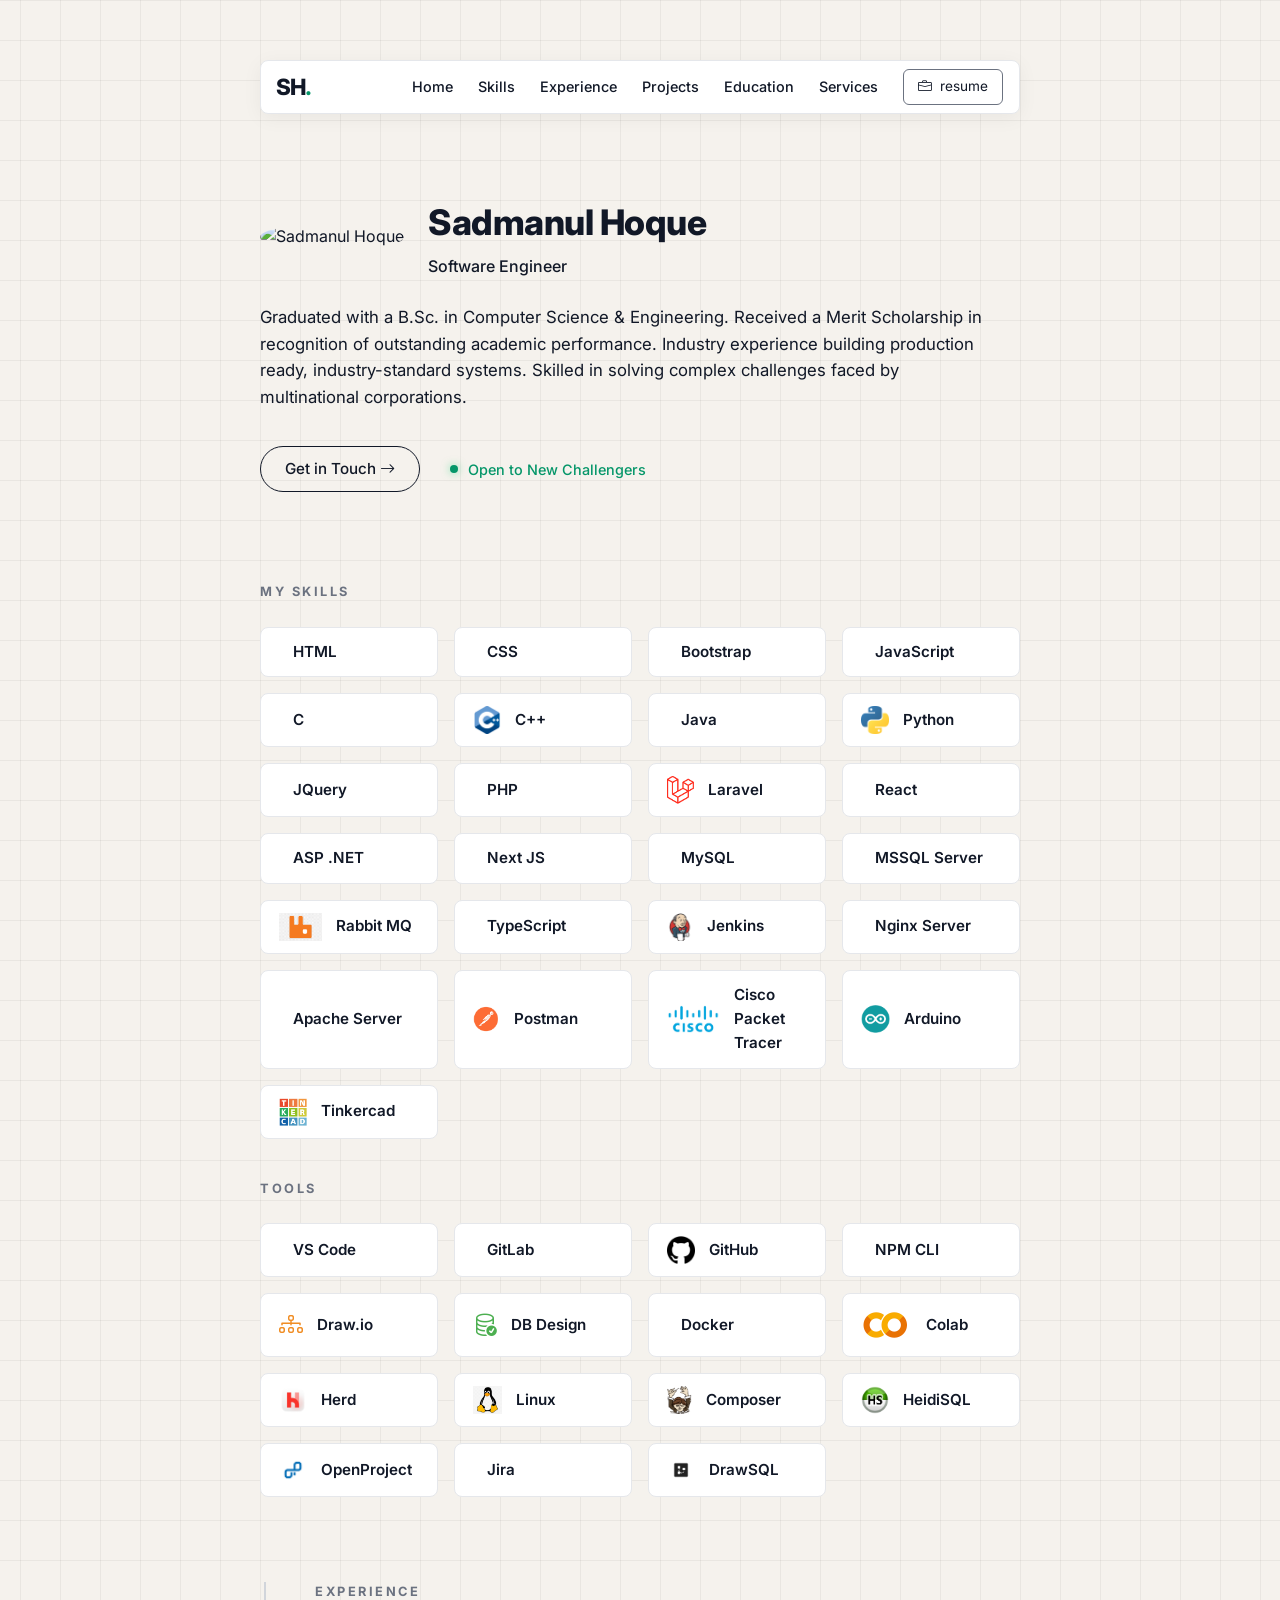
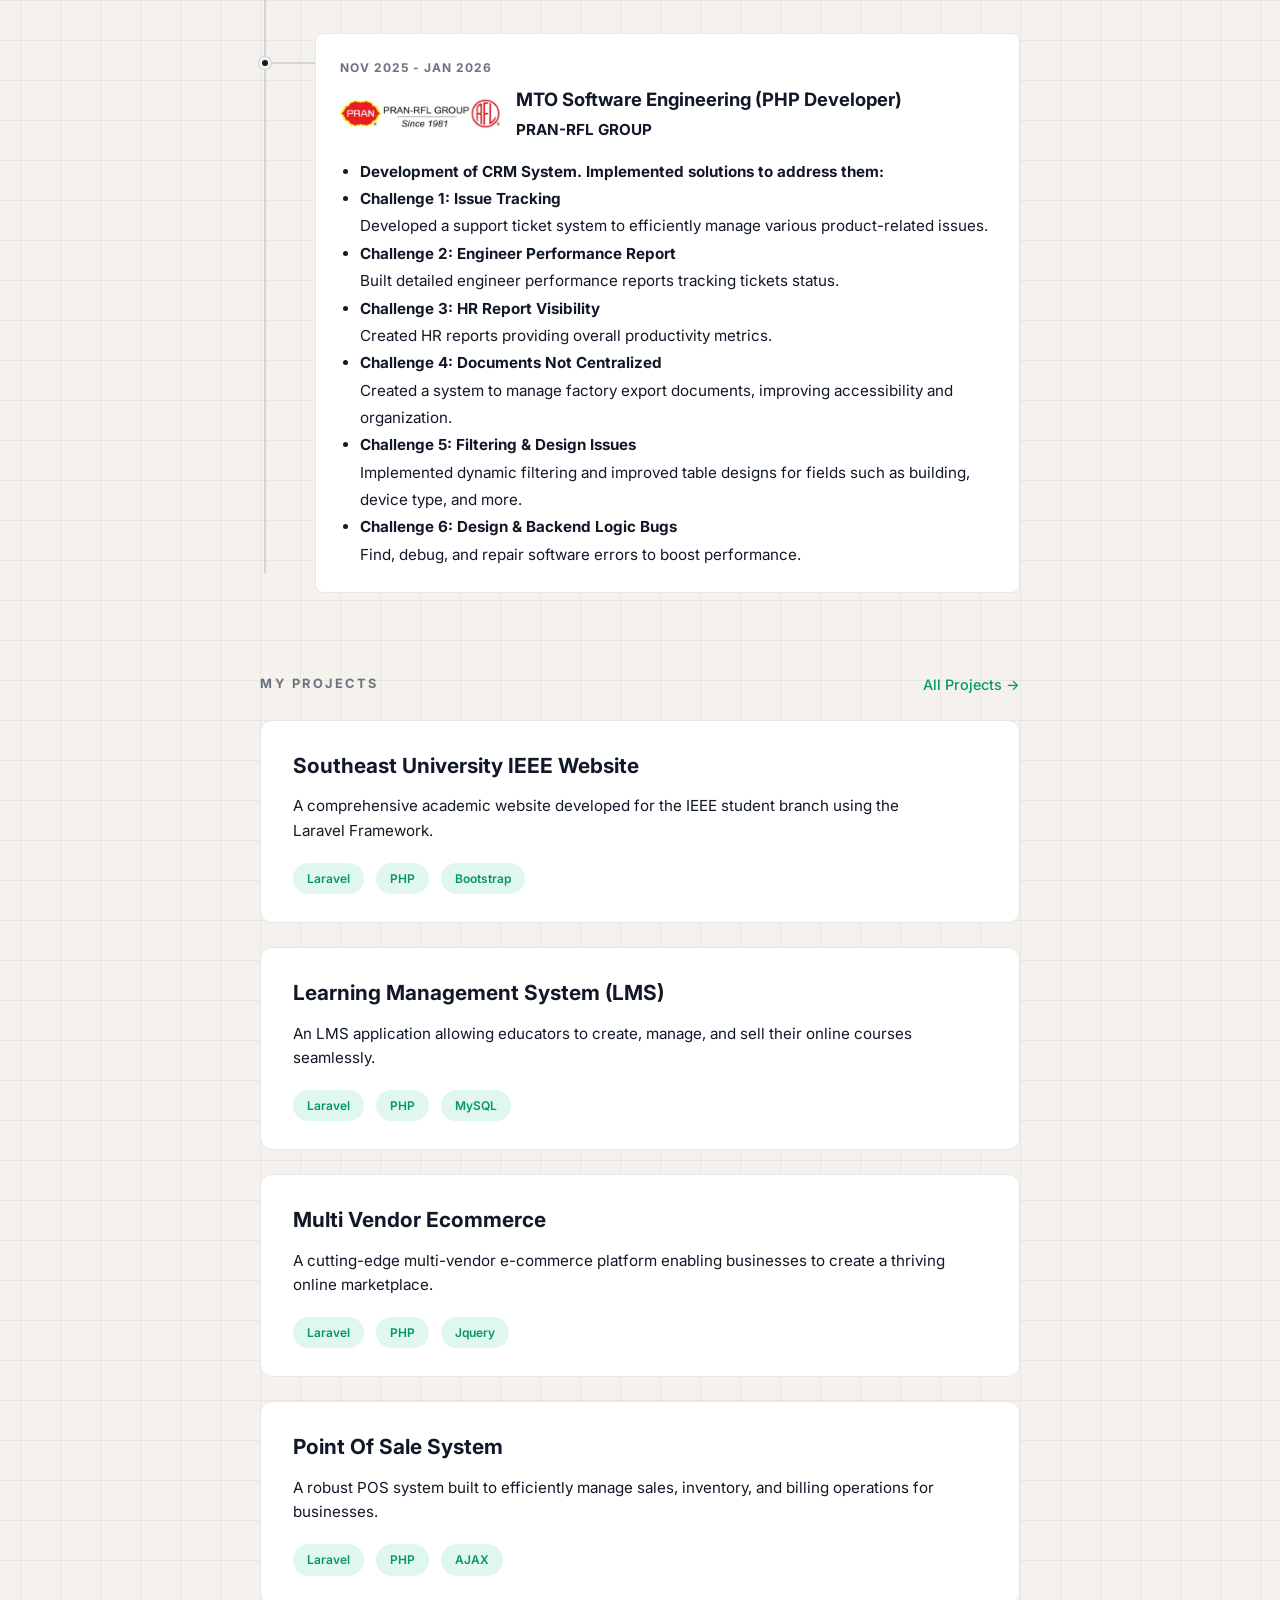
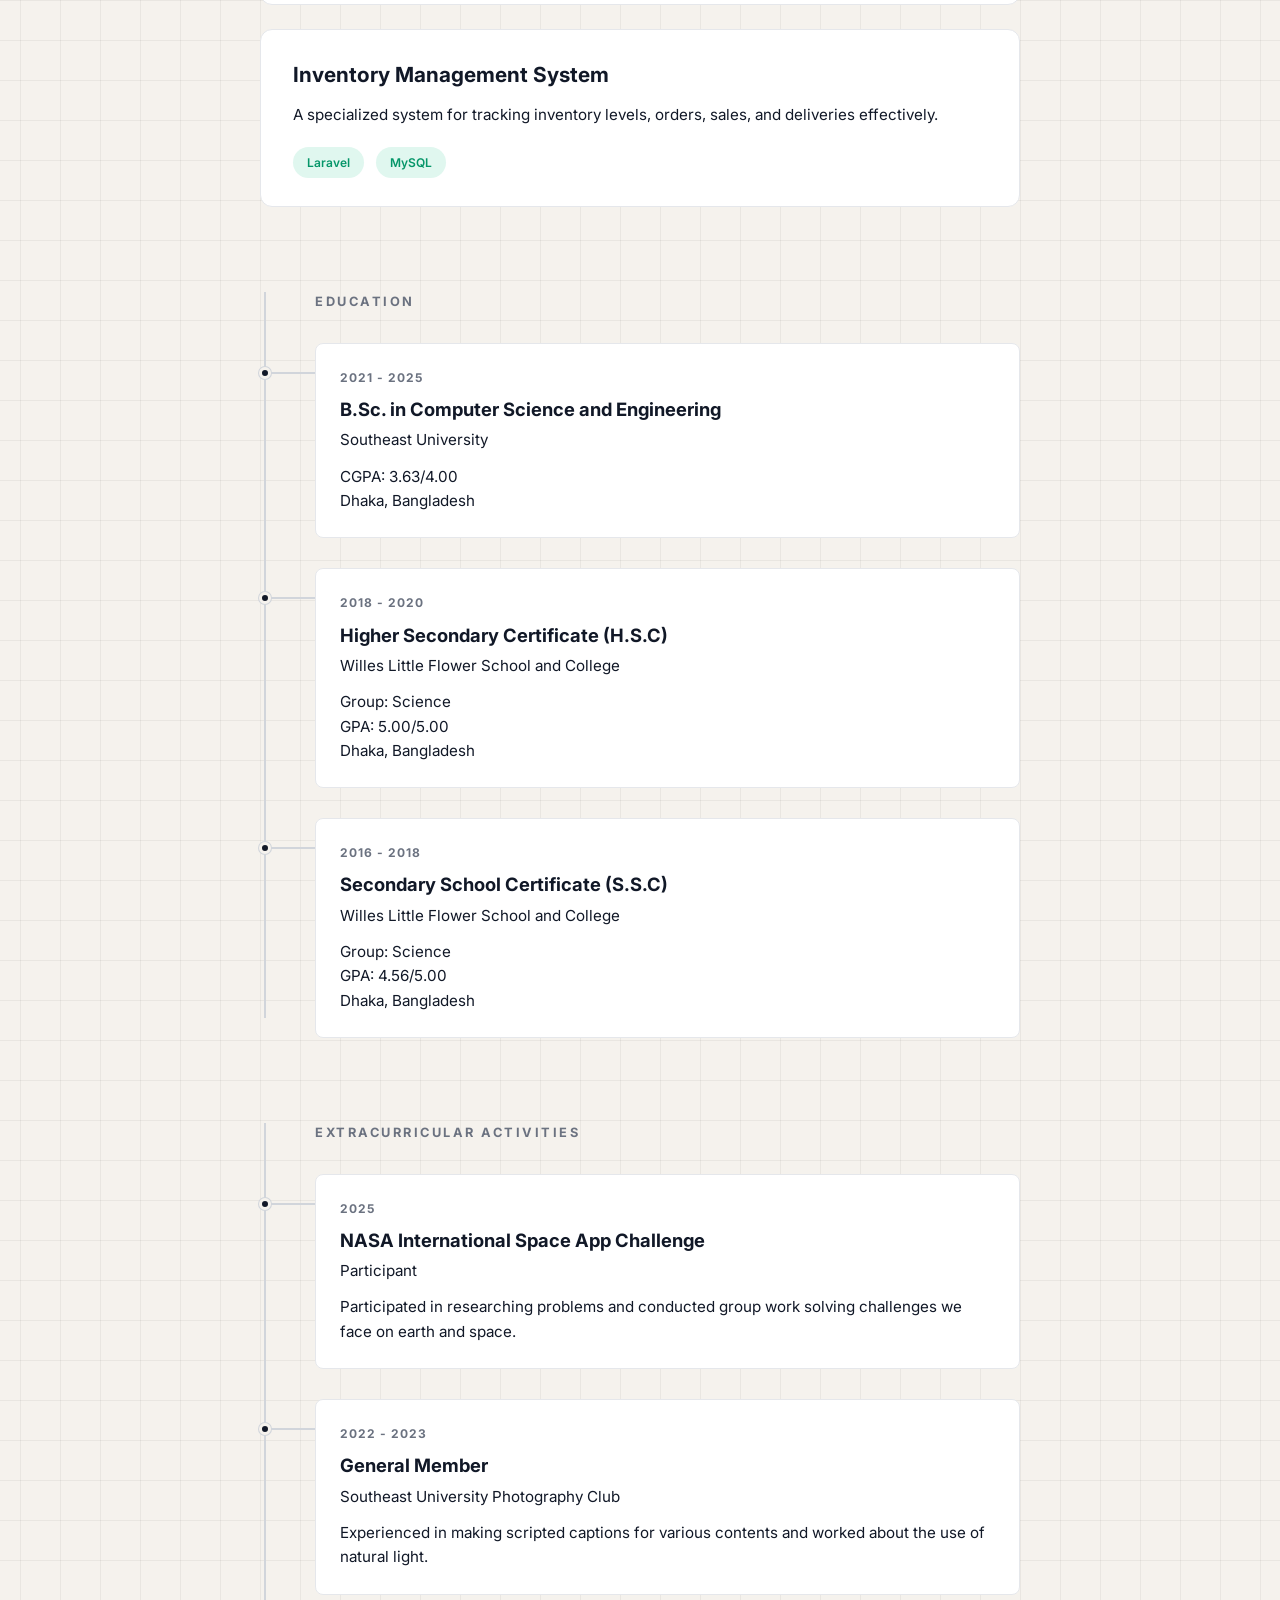
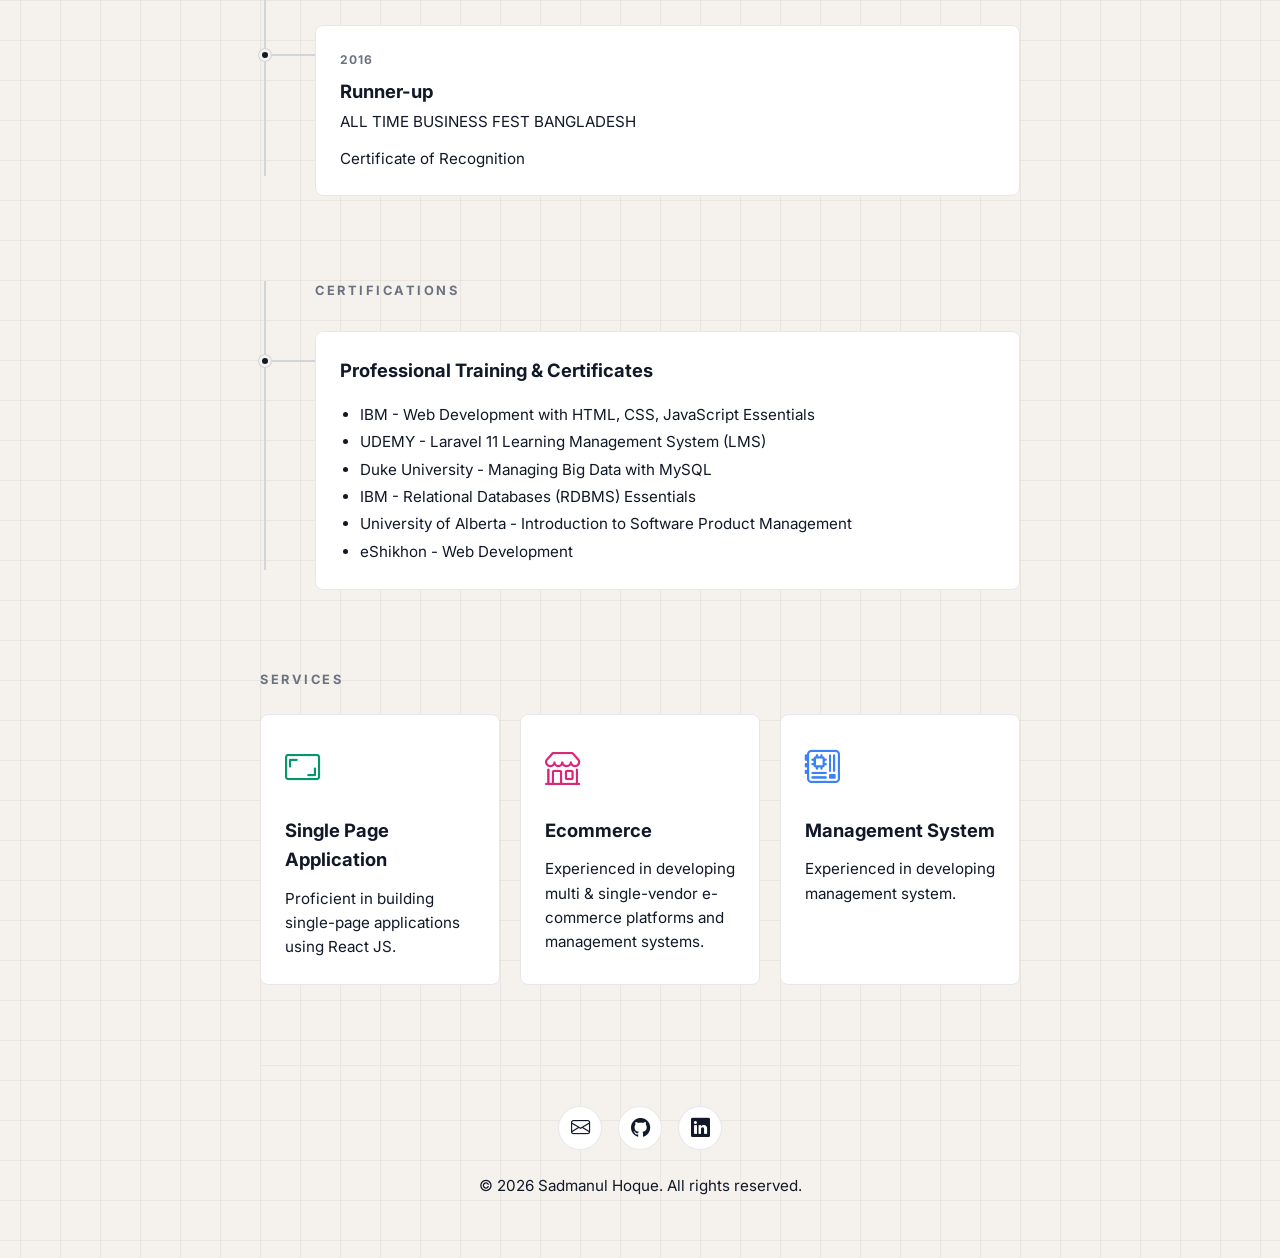
==== commit 83b83215: "fix: design" ====
--- a/index.html
+++ b/index.html
@@ -36,7 +36,7 @@
                     <li><a href="#education">Education</a></li>
                     <li><a href="#services">Services</a></li>
                 </ul>
-                <a href="mailto:sadmanulhoque21@gmail.com" class="resume-btn"><i class="bi bi-download"></i> resume</a>
+                <a href="mailto:sadmanulhoque21@gmail.com" class="resume-btn"><i class="bi bi-briefcase"></i> resume</a>
             </div>
         </nav>
 
--- a/assets/css/style.css
+++ b/assets/css/style.css
@@ -101,6 +101,7 @@
     color: var(--text-muted);
 }
 
+
 .resume-btn {
     font-size: 0.85rem;
     padding: 6px 14px;
@@ -110,11 +111,22 @@
     align-items: center;
     gap: 8px;
     color: var(--text-main);
-    transition: all 0.2s;
-}
+    background: linear-gradient(90deg, var(--accent-green) 0%, var(--accent-green) 50%, transparent 50%, transparent 100%);
+    background-size: 200% 100%;
+    background-position: 100% 0;
+    transition: background-position 0.4s cubic-bezier(0.4,0,0.2,1), color 0.2s, box-shadow 0.2s, transform 0.2s, border-color 0.2s;
+    position: relative;
+    overflow: hidden;
+    z-index: 1;
+}
+
 
 .resume-btn:hover {
-    background-color: rgba(255,255,255,0.05);
+    background-position: 0 0;
+    color: #fff;
+    border-color: var(--accent-green);
+    box-shadow: 0 2px 12px rgba(5, 150, 105, 0.15);
+    transform: translateY(-2px) scale(1.03);
 }
 
 /* Hero Section */
